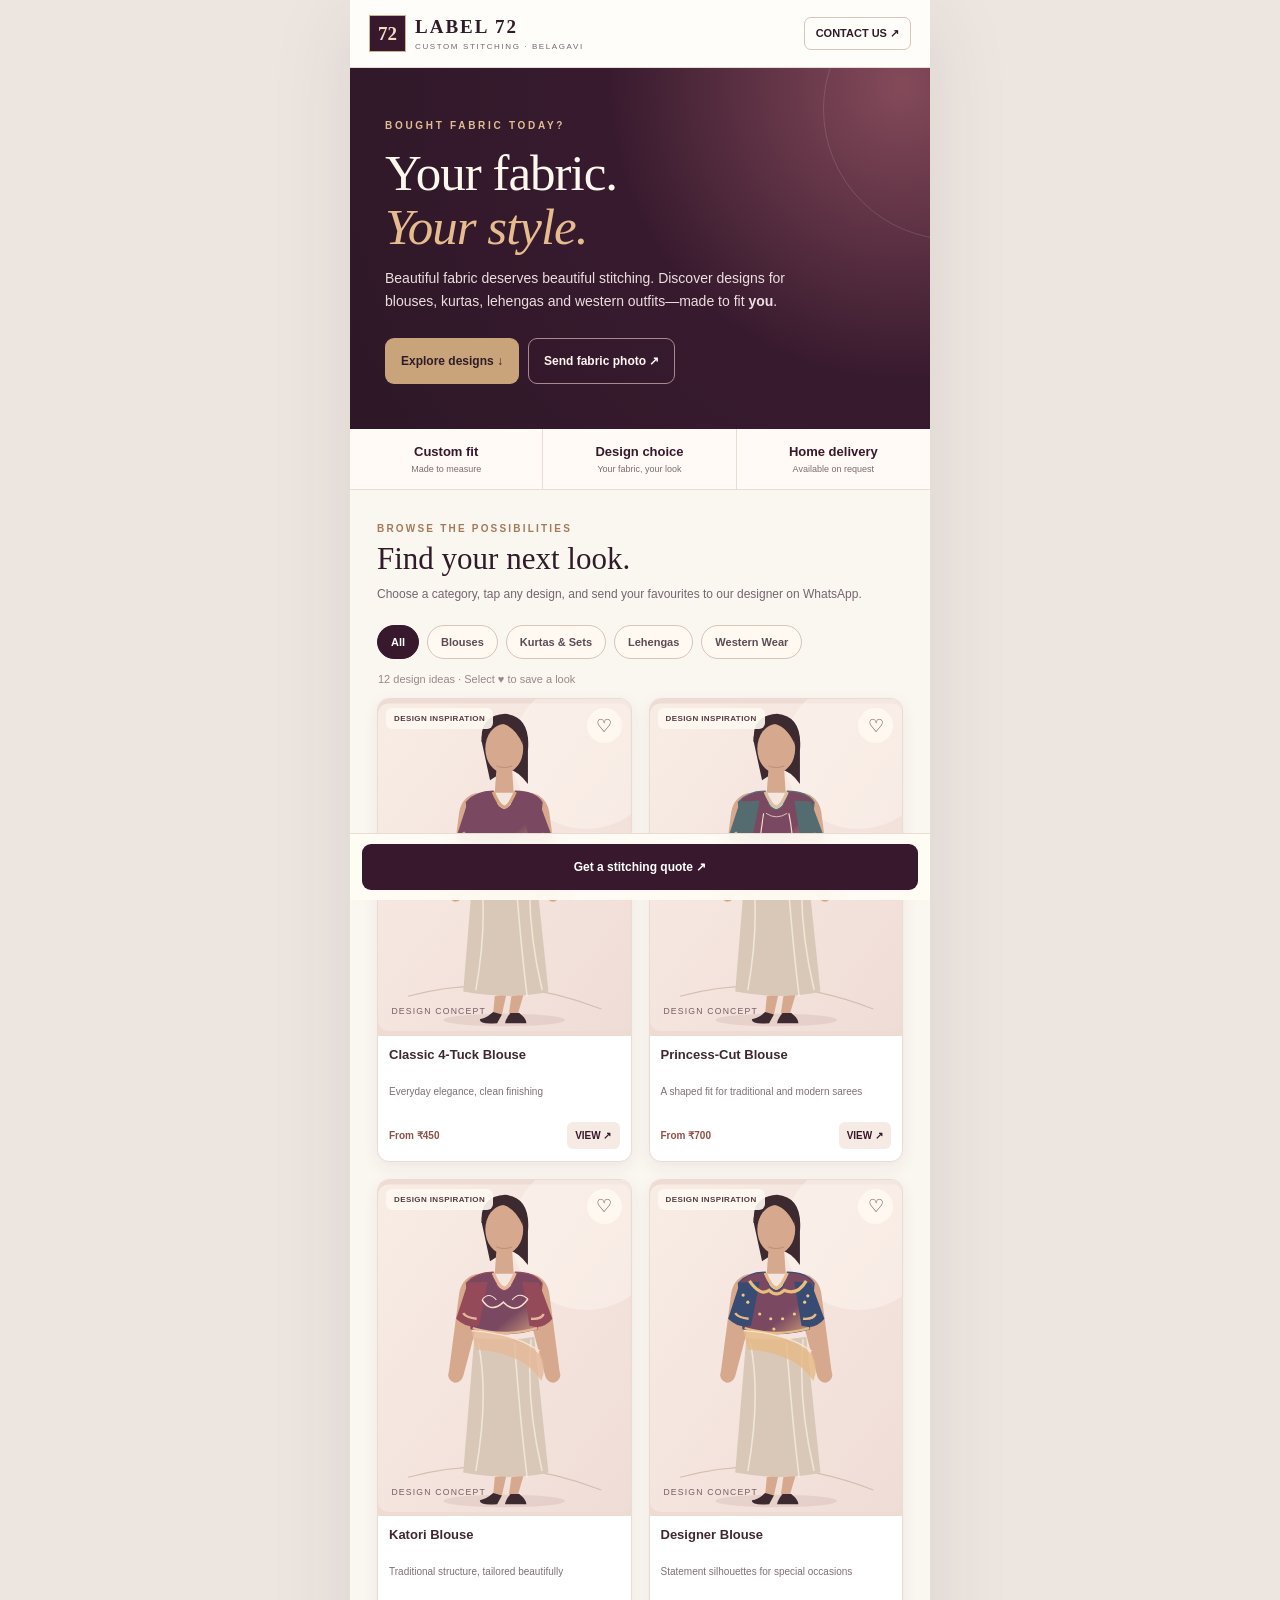
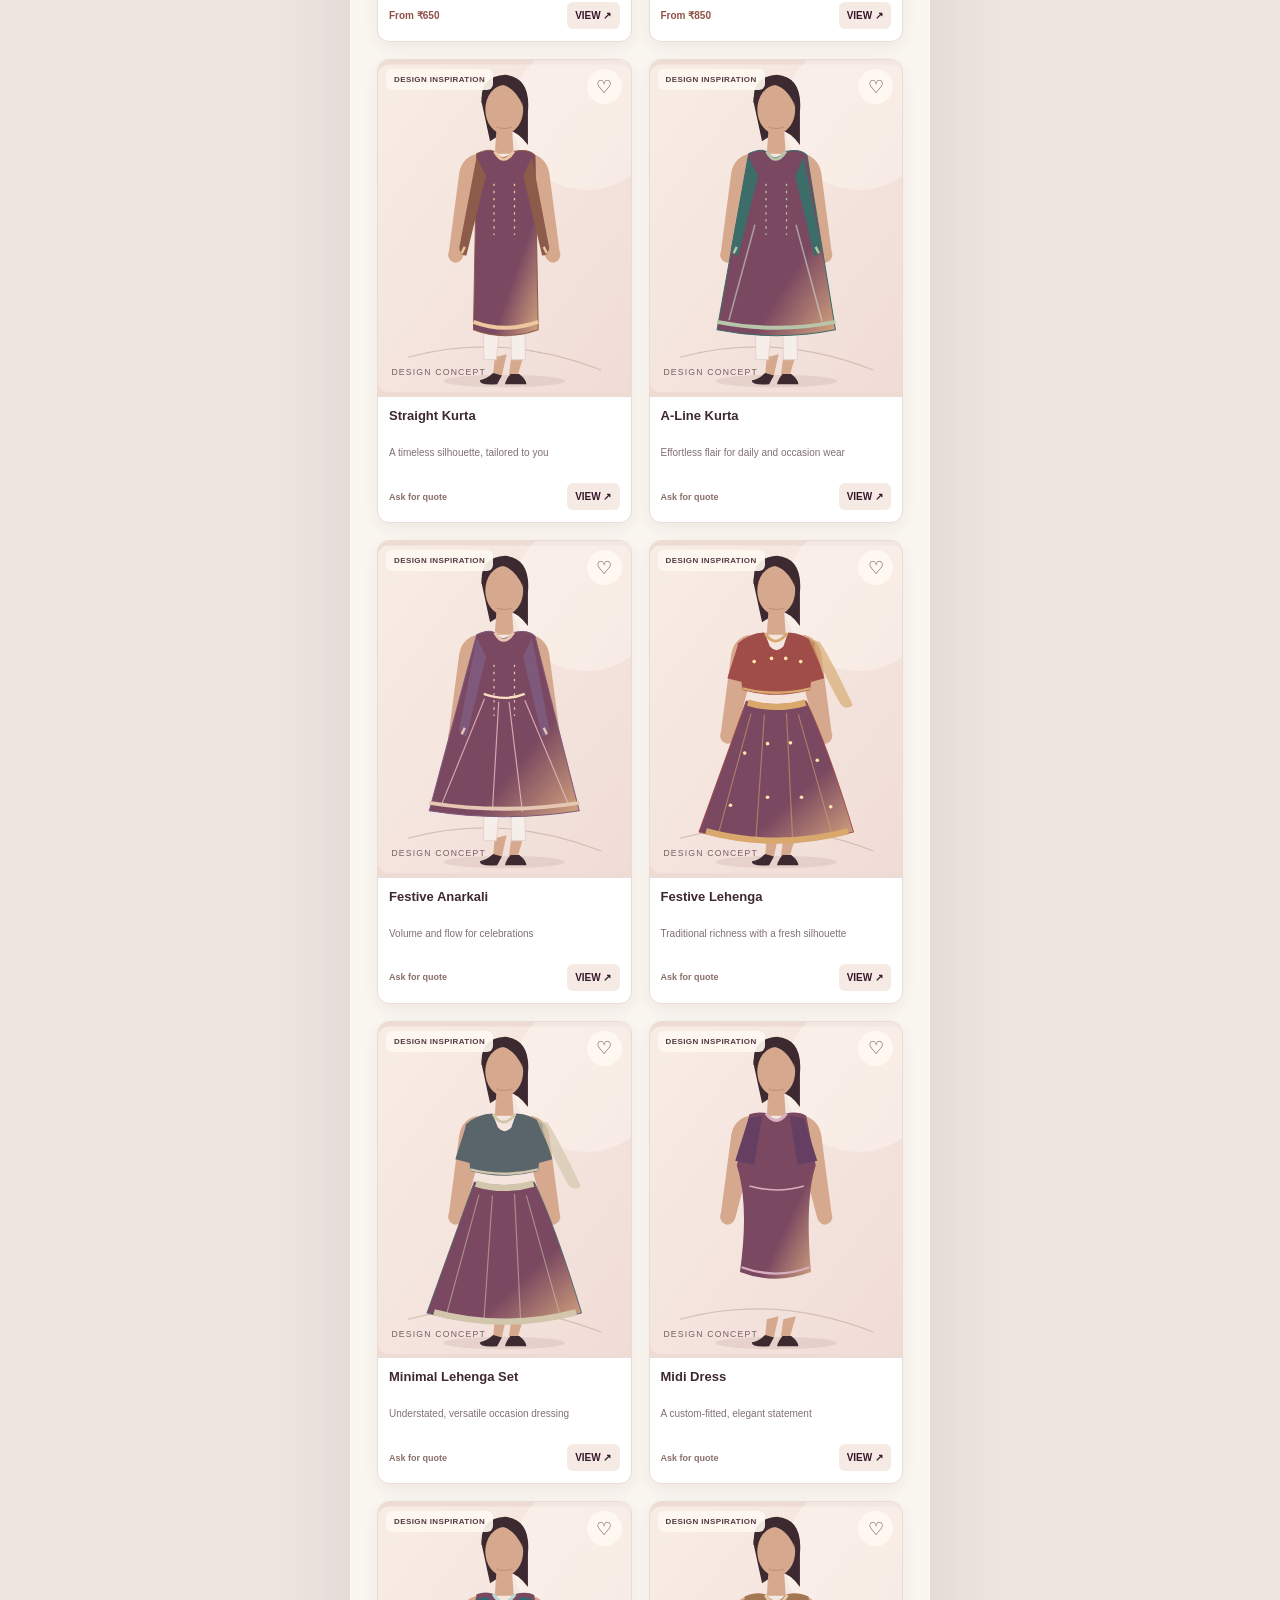
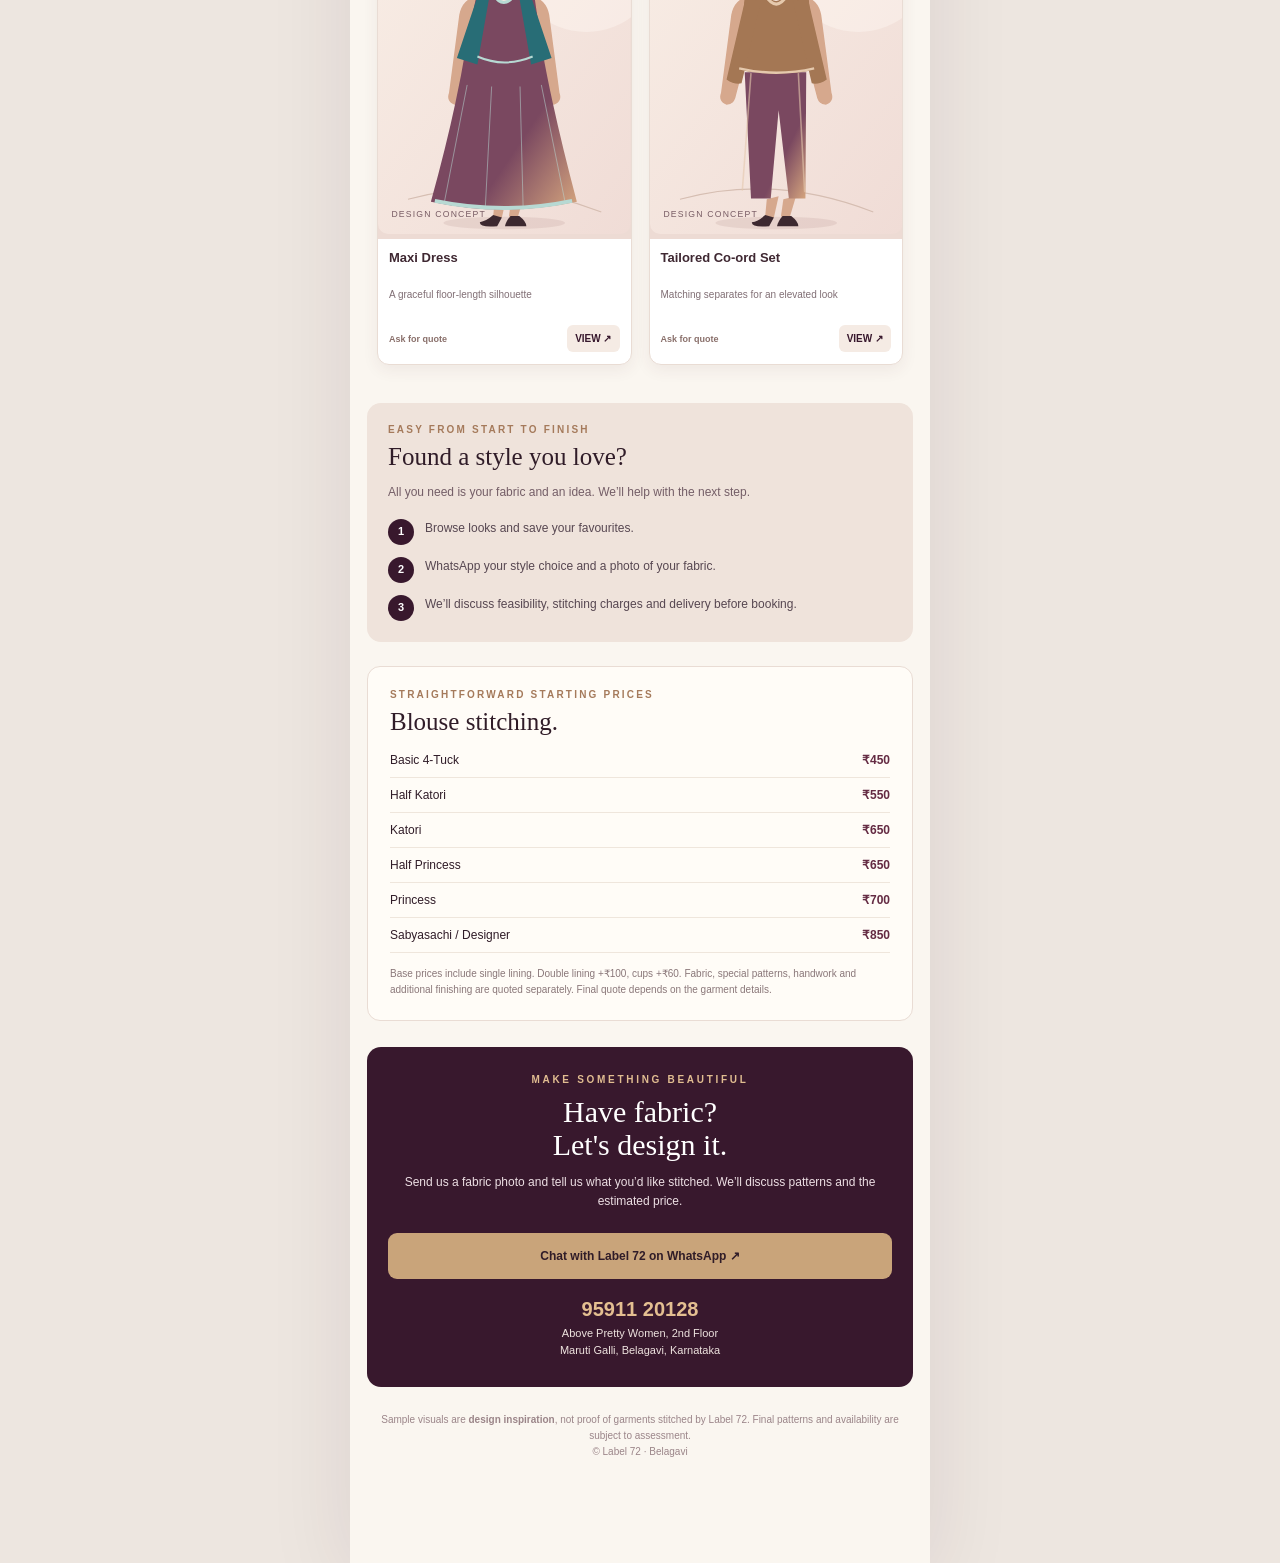
==== index.html @ 074bea89 "Launch Label 72 mobile collections catalogue" ====
<!doctype html>
<html lang="en">
<head>
<meta charset="utf-8"><meta name="viewport" content="width=device-width,initial-scale=1,viewport-fit=cover">
<meta name="theme-color" content="#351A2E">
<meta name="description" content="Bought fabric? Explore blouse, kurta, lehenga and western-wear design inspiration. Get custom stitching from Label 72, Belagavi.">
<meta property="og:title" content="Label 72 | Your Fabric. Your Style.">
<meta property="og:description" content="Explore styles for your fabric and ask us for a stitching estimate on WhatsApp.">
<title>Label 72 | Your Fabric. Your Style.</title>
<style>
:root{--ink:#301c28;--plum:#38182d;--plum2:#58273c;--cream:#faf6f0;--white:#fffdf9;--rose:#f0ded8;--gold:#c9a47a;--muted:#756570;--border:#e9dcd4;--green:#185e43}
*{box-sizing:border-box}html{scroll-behavior:smooth}body{margin:0;background:#ede6e0;color:var(--ink);font-family:Arial,Helvetica,sans-serif;-webkit-font-smoothing:antialiased}
button,a{-webkit-tap-highlight-color:transparent}button{font:inherit;cursor:pointer}a{text-decoration:none;color:inherit}button:focus-visible,a:focus-visible{outline:3px solid #b8874f;outline-offset:3px}
.site{max-width:580px;min-height:100vh;background:var(--cream);margin:auto;box-shadow:0 15px 80px #38182d18;overflow:hidden}
header{background:var(--white);display:flex;align-items:center;justify-content:space-between;padding:15px 19px;position:sticky;top:0;z-index:22;border-bottom:1px solid var(--border)}.logo{display:flex;align-items:center;gap:9px}.mark{background:var(--plum);color:#f4dec0;width:37px;height:37px;display:grid;place-items:center;font-family:Georgia,serif;font-weight:bold;border:1px solid #ceb38d;font-size:19px}.brand{font:700 19px/1 Georgia,serif;letter-spacing:2px}.descriptor{font-size:8px;letter-spacing:1.6px;color:#776671;margin-top:5px}.headlink{font-size:11px;border:1px solid #d9c4b5;padding:9px 11px;border-radius:7px;font-weight:700}
.hero{background:radial-gradient(circle at 95% 5%,#844a5a 0,#381a2e 45%,#2e1828 95%);padding:42px 24px 35px;color:#fff8ed;position:relative;overflow:hidden}.hero:after{content:"";position:absolute;width:260px;height:260px;border:1px solid #ffffff21;border-radius:50%;right:-155px;top:-90px;pointer-events:none}.eyebrow{color:#e1bd91;letter-spacing:2.7px;font-size:10px;font-weight:800;text-transform:uppercase}.hero h1{font:normal 45px/1.05 Georgia,'Times New Roman',serif;letter-spacing:-1px;margin:16px 0 13px;max-width:450px}.hero h1 em{font-style:italic;color:#e6bb8e}.hero p{font-size:14px;line-height:1.65;color:#ecdedf;max-width:420px;margin:0 0 25px}.actions{display:flex;gap:9px;flex-wrap:wrap}.btn{display:inline-flex;align-items:center;justify-content:center;gap:7px;padding:14px 15px;border-radius:9px;font-size:12px;font-weight:800;border:1px solid transparent;text-align:center;line-height:1.35}.btn.primary{background:var(--gold);color:#301c28}.btn.outline{border-color:#a9888f;color:#fff5ef;background:transparent}.btn.dark{background:var(--plum);color:white}.btn.white{background:white;color:var(--plum);border-color:#e4d1c6}.btn.full{width:100%}.service-strip{display:grid;grid-template-columns:repeat(3,1fr);border-bottom:1px solid var(--border);background:#fffaf5}.service-strip div{text-align:center;padding:15px 5px;border-right:1px solid var(--border)}.service-strip div:last-child{border-right:0}.service-strip b{font-size:13px;color:var(--plum);display:block}.service-strip small{color:#7d6b70;display:block;margin-top:5px;font-size:9px}
section.collection{padding:33px 17px 18px}h2{font:normal 31px/1.1 Georgia,serif;margin:8px 0}.sectioneyebrow{font-size:10px;letter-spacing:2.2px;text-transform:uppercase;color:#a57a5b;font-weight:800}.sectionintro{color:var(--muted);font-size:12px;line-height:1.55;margin:8px 0 22px}.filters{display:flex;gap:8px;overflow-x:auto;padding:0 0 13px;scrollbar-width:none}.filters::-webkit-scrollbar{display:none}.filter{border:1px solid #d5c5bb;background:#fff9f2;color:#5d4b55;border-radius:999px;padding:10px 13px;white-space:nowrap;font-size:11px;font-weight:700}.filter.active{background:var(--plum);color:white;border-color:var(--plum)}.count{font-size:11px;color:#9a878c;margin:1px 1px 13px}.cards{display:grid;grid-template-columns:repeat(2,minmax(0,1fr));gap:13px}.card{background:white;border-radius:12px;overflow:hidden;border:1px solid var(--border);box-shadow:0 5px 16px #562d3312}.cardvisual{position:relative;background:#eddbd4;aspect-ratio:3/4}.cardvisual svg,.cardvisual img{height:100%;width:100%;display:block;object-fit:cover}.concept{position:absolute;top:9px;left:8px;max-width:calc(100% - 50px);font-size:8px;letter-spacing:.4px;font-weight:800;color:#563944;background:#fff9f1e8;padding:6px 8px;border-radius:6px}.fav{position:absolute;right:9px;top:9px;border:0;background:#fff9f1f2;color:#573a45;border-radius:50%;width:35px;height:35px;display:grid;place-items:center;font-size:18px}.fav.saved{color:#a02953;background:white}.cardbody{padding:11px 11px 12px}.cardbody h3{margin:0;font-size:13px;min-height:33px;line-height:1.3;color:#3f2832}.cardbody p{color:#816f75;font-size:10px;line-height:1.4;min-height:28px;margin:5px 0 9px}.cardbottom{display:flex;align-items:center;justify-content:space-between;gap:5px}.from{font-size:10px;font-weight:800;color:#8e5148}.from.na{color:#896f6a;font-size:9px}.view{font-size:10px;background:#f5ebe4;padding:8px;border-radius:6px;border:0;color:var(--plum);font-weight:800;white-space:nowrap}
.promo{background:#efe3db;margin:20px 17px 0;padding:21px;border-radius:14px}.promo h2{font-size:25px;margin:8px 0}.promo p{font-size:12px;color:#745e67;line-height:1.6}.steps{display:grid;gap:12px;margin-top:17px}.step{display:flex;align-items:flex-start;gap:11px;font-size:12px;color:#574751;line-height:1.55}.step b{border-radius:50%;min-width:26px;height:26px;display:grid;place-items:center;background:var(--plum);color:white;font-size:11px}.prices{margin:24px 17px 0;background:#fffcf7;border:1px solid var(--border);border-radius:13px;padding:22px}.prices h2{font-size:25px}.pricerow{display:flex;justify-content:space-between;font-size:12px;padding:10px 0;border-bottom:1px solid #efe6dc}.pricerow strong{color:#642b43}.fine{font-size:10px;color:#8a7779;line-height:1.6;margin:13px 0 0}
.visit{margin:26px 17px 0;background:var(--plum);color:white;text-align:center;border-radius:14px;padding:27px 21px}.visit h2{font-size:30px;line-height:1.1;margin:10px 0}.visit p{font-size:12px;line-height:1.6;color:#eddfe4}.visit .btn{margin-top:9px}.phone{font-size:20px;font-weight:800;color:#e4bf91;margin:19px 0 4px}.address{font-size:11px;line-height:1.6;color:#eee3df}.foot{padding:25px 18px 103px;font-size:10px;text-align:center;color:#9b8589;line-height:1.6}
.sticky{position:fixed;z-index:25;bottom:0;left:50%;transform:translateX(-50%);width:100%;max-width:580px;padding:10px 12px calc(10px + env(safe-area-inset-bottom));background:#fffcf5ef;border-top:1px solid var(--border);display:flex;gap:8px;backdrop-filter:blur(10px)}.sticky .btn{flex:1}.savedbutton{max-width:45%;background:#f0e3db;border:1px solid #d9c5b7;color:var(--plum)}.sticky .savedbutton[hidden]{display:none}
.modal{position:fixed;inset:0;display:none;z-index:60;background:#1d101ac7;align-items:flex-end;justify-content:center}.modal.open{display:flex}.panel{background:var(--cream);width:100%;max-width:580px;max-height:91vh;overflow:auto;border-radius:19px 19px 0 0;padding:20px 20px calc(26px + env(safe-area-inset-bottom))}.panelhead{display:flex;align-items:center;justify-content:space-between}.panelhead h2{margin:0;font-size:25px}.close{border:0;background:#eee1d9;color:#3c2633;border-radius:50%;width:36px;height:36px;font-size:23px}.panelvisual{background:#ebdbd3;border-radius:12px;margin:16px 0;overflow:hidden;max-height:310px;height:300px}.panelvisual svg,.panelvisual img{width:100%;height:100%;object-fit:contain}.panelp{font-size:13px;color:#6e5c65;line-height:1.6}.panelprice{display:flex;justify-content:space-between;background:white;padding:14px;border:1px solid #e2d3c8;border-radius:8px;font-size:13px;margin:13px 0}.panelprice b{color:#813e4e}.panel .btn{margin-top:9px}.panel .fine{margin-bottom:15px}.toast{position:fixed;bottom:91px;left:50%;transform:translateX(-50%);color:white;background:#39212e;border-radius:9px;padding:11px 17px;font-size:11px;z-index:80;display:none}
@media (min-width:580px){.hero{padding:52px 35px 45px}.hero h1{font-size:51px}.collection{padding-left:27px!important;padding-right:27px!important}.cards{gap:17px}.panel{border-radius:18px;max-height:85vh}.modal{align-items:center}}
</style>
</head>
<body>
<script id="l72-photo-data" type="application/json">{}</script>
<div hidden><template id="look-b1"><svg xmlns="http://www.w3.org/2000/svg" viewBox="0 0 320 415" role="img" aria-label="Illustrated Classic 4-Tuck Blouse design concept">
      <defs>
       <linearGradient id="bg" x1="0" y1="0" x2="1" y2="1"><stop stop-color="#F8EDE5"/><stop offset="1" stop-color="#F0DCD6"/></linearGradient>
       <linearGradient id="dress" x1="0" y1="0" x2="1" y2="1"><stop stop-color="#7A4860"/><stop offset=".65" stop-color="#7A4860"/><stop offset="1" stop-color="#D5A57E"/></linearGradient>
       <pattern id="dashes" width="13" height="13" patternUnits="userSpaceOnUse"><path d="M3 3 l3 3" stroke="#D5A57E" stroke-width=".7" opacity=".7"/></pattern>
      </defs>
      <rect width="320" height="415" rx="13" fill="url(#bg)"/>
      <circle cx="264" cy="64" r="95" fill="#FFF9F3" opacity=".38"/>
      <path d="M38 371 Q156 338 283 387" fill="none" stroke="#D6BEB2" stroke-width="1.4"/>
      <ellipse cx="160" cy="401" rx="77" ry="8" fill="#BF9F9B" opacity=".25"/>
      <path d="M132 51 Q127 15 161 13 Q194 16 190 60 L190 102 Q178 85 164 83 L142 97 Z" fill="#3D2930"/>
      <ellipse cx="160" cy="57" rx="24" ry="31" fill="#D6A88D"/>
      <path d="M135 54 Q139 23 159 26 Q175 31 184 53 L181 38 Q179 17 157 19 Q132 18 131 48" fill="#3D2930"/>
      <path d="M150 84 L148 113 L172 113 L170 84" fill="#D6A88D"/>
      <path d="M150 79 Q160 83 170 79" fill="none" stroke="#B88476" stroke-width="1"/>
      <path d="M126 113 Q107 117 103 137 L90 236 Q86 247 97 251 Q107 251 109 239 L128 167 Z" fill="#D6A88D"/>
      <path d="M194 113 Q213 117 217 137 L230 236 Q234 247 223 251 Q213 251 211 239 L192 167 Z" fill="#D6A88D"/>
      <path d="M148 371 L146 392 Q151 400 157 394 L163 367" fill="#D6A88D"/>
      <path d="M169 371 L166 392 Q171 400 177 394 L185 367" fill="#D6A88D"/>
      <path d="M146 391 Q137 399 129 400 Q129 407 151 405 L157 394" fill="#3D2930"/>
      <path d="M168 392 Q162 399 161 405 L188 405 Q188 399 179 392" fill="#3D2930"/>
    <path d="M122 194 Q160 199 198 193 L216 365 Q170 376 108 365 Z" fill="#D9C8B7"/>
          <path d="M127 200 Q141 267 124 363 M173 200 Q180 298 189 371 M194 196 Q187 275 208 363" stroke="#FFF9EE" stroke-width="2" fill="none" opacity=".6"/>
          <path d="M112 125 Q124 111 146 111 L151 128 Q160 140 169 128 L174 111 Q198 111 208 125 L202 183 Q160 195 118 183 Z" fill="url(#dress)" stroke="#7A4860" stroke-width="1.5"/>
          <path d="M114 124 L99 170 Q113 183 128 179 L139 123 Z M204 124 L221 170 Q210 184 192 179 L183 123 Z" fill="#7A4860"/>
          <path d="M108 163 Q112 169 125 170 M210 164 Q207 171 194 170" stroke="#D5A57E" stroke-width="3" fill="none"/>
          <path d="M146 112 Q154 131 160 131 Q166 131 174 112" fill="none" stroke="#D5A57E" stroke-width="4"/>
          <path d="M120 182 Q160 194 202 182" fill="none" stroke="#D5A57E" stroke-width="3"/>
          <path d="M118 184 Q177 188 206 216 Q214 233 207 249 Q186 214 124 209" fill="#D5A57E" opacity=".8"/>
          <path d="M119 185 Q174 189 205 211" stroke="#F9E6CD" stroke-width="1.5" fill="none"/>
        <path d="M127 165 L131 184 M143 169 L145 189 M178 169 L176 189 M192 165 L189 184" stroke="#DAB99F" stroke-width="1"/><text x="17" y="394" font-size="11" fill="#785C64" font-family="sans-serif" letter-spacing="1.5">DESIGN CONCEPT</text></svg></template>
<template id="look-b2"><svg xmlns="http://www.w3.org/2000/svg" viewBox="0 0 320 415" role="img" aria-label="Illustrated Princess-Cut Blouse design concept">
      <defs>
       <linearGradient id="bg" x1="0" y1="0" x2="1" y2="1"><stop stop-color="#F8EDE5"/><stop offset="1" stop-color="#F0DCD6"/></linearGradient>
       <linearGradient id="dress" x1="0" y1="0" x2="1" y2="1"><stop stop-color="#546C70"/><stop offset=".65" stop-color="#546C70"/><stop offset="1" stop-color="#D9C0A5"/></linearGradient>
       <pattern id="dashes" width="13" height="13" patternUnits="userSpaceOnUse"><path d="M3 3 l3 3" stroke="#D9C0A5" stroke-width=".7" opacity=".7"/></pattern>
      </defs>
      <rect width="320" height="415" rx="13" fill="url(#bg)"/>
      <circle cx="264" cy="64" r="95" fill="#FFF9F3" opacity=".38"/>
      <path d="M38 371 Q156 338 283 387" fill="none" stroke="#D6BEB2" stroke-width="1.4"/>
      <ellipse cx="160" cy="401" rx="77" ry="8" fill="#BF9F9B" opacity=".25"/>
      <path d="M132 51 Q127 15 161 13 Q194 16 190 60 L190 102 Q178 85 164 83 L142 97 Z" fill="#3D2930"/>
      <ellipse cx="160" cy="57" rx="24" ry="31" fill="#D6A88D"/>
      <path d="M135 54 Q139 23 159 26 Q175 31 184 53 L181 38 Q179 17 157 19 Q132 18 131 48" fill="#3D2930"/>
      <path d="M150 84 L148 113 L172 113 L170 84" fill="#D6A88D"/>
      <path d="M150 79 Q160 83 170 79" fill="none" stroke="#B88476" stroke-width="1"/>
      <path d="M126 113 Q107 117 103 137 L90 236 Q86 247 97 251 Q107 251 109 239 L128 167 Z" fill="#D6A88D"/>
      <path d="M194 113 Q213 117 217 137 L230 236 Q234 247 223 251 Q213 251 211 239 L192 167 Z" fill="#D6A88D"/>
      <path d="M148 371 L146 392 Q151 400 157 394 L163 367" fill="#D6A88D"/>
      <path d="M169 371 L166 392 Q171 400 177 394 L185 367" fill="#D6A88D"/>
      <path d="M146 391 Q137 399 129 400 Q129 407 151 405 L157 394" fill="#3D2930"/>
      <path d="M168 392 Q162 399 161 405 L188 405 Q188 399 179 392" fill="#3D2930"/>
    <path d="M122 194 Q160 199 198 193 L216 365 Q170 376 108 365 Z" fill="#D9C8B7"/>
          <path d="M127 200 Q141 267 124 363 M173 200 Q180 298 189 371 M194 196 Q187 275 208 363" stroke="#FFF9EE" stroke-width="2" fill="none" opacity=".6"/>
          <path d="M112 125 Q124 111 146 111 L151 128 Q160 140 169 128 L174 111 Q198 111 208 125 L202 183 Q160 195 118 183 Z" fill="url(#dress)" stroke="#546C70" stroke-width="1.5"/>
          <path d="M114 124 L99 170 Q113 183 128 179 L139 123 Z M204 124 L221 170 Q210 184 192 179 L183 123 Z" fill="#546C70"/>
          <path d="M108 163 Q112 169 125 170 M210 164 Q207 171 194 170" stroke="#D9C0A5" stroke-width="3" fill="none"/>
          <path d="M146 112 Q154 131 160 131 Q166 131 174 112" fill="none" stroke="#D9C0A5" stroke-width="4"/>
          <path d="M120 182 Q160 194 202 182" fill="none" stroke="#D9C0A5" stroke-width="3"/>
          <path d="M118 184 Q177 188 206 216 Q214 233 207 249 Q186 214 124 209" fill="#D9C0A5" opacity=".8"/>
          <path d="M119 185 Q174 189 205 211" stroke="#F9E6CD" stroke-width="1.5" fill="none"/>
        <path d="M144 139 Q140 161 139 186 M176 139 Q181 163 181 187" stroke="#F5DECC" stroke-width="1.5" fill="none"/><path d="M147 139 Q160 148 174 139" stroke="#F3DECF" stroke-width="1" fill="none"/><text x="17" y="394" font-size="11" fill="#785C64" font-family="sans-serif" letter-spacing="1.5">DESIGN CONCEPT</text></svg></template>
<template id="look-b3"><svg xmlns="http://www.w3.org/2000/svg" viewBox="0 0 320 415" role="img" aria-label="Illustrated Katori Blouse design concept">
      <defs>
       <linearGradient id="bg" x1="0" y1="0" x2="1" y2="1"><stop stop-color="#F8EDE5"/><stop offset="1" stop-color="#F0DCD6"/></linearGradient>
       <linearGradient id="dress" x1="0" y1="0" x2="1" y2="1"><stop stop-color="#944A58"/><stop offset=".65" stop-color="#944A58"/><stop offset="1" stop-color="#E6B89A"/></linearGradient>
       <pattern id="dashes" width="13" height="13" patternUnits="userSpaceOnUse"><path d="M3 3 l3 3" stroke="#E6B89A" stroke-width=".7" opacity=".7"/></pattern>
      </defs>
      <rect width="320" height="415" rx="13" fill="url(#bg)"/>
      <circle cx="264" cy="64" r="95" fill="#FFF9F3" opacity=".38"/>
      <path d="M38 371 Q156 338 283 387" fill="none" stroke="#D6BEB2" stroke-width="1.4"/>
      <ellipse cx="160" cy="401" rx="77" ry="8" fill="#BF9F9B" opacity=".25"/>
      <path d="M132 51 Q127 15 161 13 Q194 16 190 60 L190 102 Q178 85 164 83 L142 97 Z" fill="#3D2930"/>
      <ellipse cx="160" cy="57" rx="24" ry="31" fill="#D6A88D"/>
      <path d="M135 54 Q139 23 159 26 Q175 31 184 53 L181 38 Q179 17 157 19 Q132 18 131 48" fill="#3D2930"/>
      <path d="M150 84 L148 113 L172 113 L170 84" fill="#D6A88D"/>
      <path d="M150 79 Q160 83 170 79" fill="none" stroke="#B88476" stroke-width="1"/>
      <path d="M126 113 Q107 117 103 137 L90 236 Q86 247 97 251 Q107 251 109 239 L128 167 Z" fill="#D6A88D"/>
      <path d="M194 113 Q213 117 217 137 L230 236 Q234 247 223 251 Q213 251 211 239 L192 167 Z" fill="#D6A88D"/>
      <path d="M148 371 L146 392 Q151 400 157 394 L163 367" fill="#D6A88D"/>
      <path d="M169 371 L166 392 Q171 400 177 394 L185 367" fill="#D6A88D"/>
      <path d="M146 391 Q137 399 129 400 Q129 407 151 405 L157 394" fill="#3D2930"/>
      <path d="M168 392 Q162 399 161 405 L188 405 Q188 399 179 392" fill="#3D2930"/>
    <path d="M122 194 Q160 199 198 193 L216 365 Q170 376 108 365 Z" fill="#D9C8B7"/>
          <path d="M127 200 Q141 267 124 363 M173 200 Q180 298 189 371 M194 196 Q187 275 208 363" stroke="#FFF9EE" stroke-width="2" fill="none" opacity=".6"/>
          <path d="M112 125 Q124 111 146 111 L151 128 Q160 140 169 128 L174 111 Q198 111 208 125 L202 183 Q160 195 118 183 Z" fill="url(#dress)" stroke="#944A58" stroke-width="1.5"/>
          <path d="M114 124 L99 170 Q113 183 128 179 L139 123 Z M204 124 L221 170 Q210 184 192 179 L183 123 Z" fill="#944A58"/>
          <path d="M108 163 Q112 169 125 170 M210 164 Q207 171 194 170" stroke="#E6B89A" stroke-width="3" fill="none"/>
          <path d="M146 112 Q154 131 160 131 Q166 131 174 112" fill="none" stroke="#E6B89A" stroke-width="4"/>
          <path d="M120 182 Q160 194 202 182" fill="none" stroke="#E6B89A" stroke-width="3"/>
          <path d="M118 184 Q177 188 206 216 Q214 233 207 249 Q186 214 124 209" fill="#E6B89A" opacity=".8"/>
          <path d="M119 185 Q174 189 205 211" stroke="#F9E6CD" stroke-width="1.5" fill="none"/>
        <path d="M132 146 Q143 164 159 149 Q175 166 190 145" stroke="#F5DECC" stroke-width="2" fill="none"/><path d="M132 146 Q140 135 150 146 M170 146 Q180 135 190 145" stroke="#F5DECC" stroke-width="1.4" fill="none"/><text x="17" y="394" font-size="11" fill="#785C64" font-family="sans-serif" letter-spacing="1.5">DESIGN CONCEPT</text></svg></template>
<template id="look-b4"><svg xmlns="http://www.w3.org/2000/svg" viewBox="0 0 320 415" role="img" aria-label="Illustrated Label 72 Designer Blouse design concept">
      <defs>
       <linearGradient id="bg" x1="0" y1="0" x2="1" y2="1"><stop stop-color="#F8EDE5"/><stop offset="1" stop-color="#F0DCD6"/></linearGradient>
       <linearGradient id="dress" x1="0" y1="0" x2="1" y2="1"><stop stop-color="#384B72"/><stop offset=".65" stop-color="#384B72"/><stop offset="1" stop-color="#E7BB86"/></linearGradient>
       <pattern id="dashes" width="13" height="13" patternUnits="userSpaceOnUse"><path d="M3 3 l3 3" stroke="#E7BB86" stroke-width=".7" opacity=".7"/></pattern>
      </defs>
      <rect width="320" height="415" rx="13" fill="url(#bg)"/>
      <circle cx="264" cy="64" r="95" fill="#FFF9F3" opacity=".38"/>
      <path d="M38 371 Q156 338 283 387" fill="none" stroke="#D6BEB2" stroke-width="1.4"/>
      <ellipse cx="160" cy="401" rx="77" ry="8" fill="#BF9F9B" opacity=".25"/>
      <path d="M132 51 Q127 15 161 13 Q194 16 190 60 L190 102 Q178 85 164 83 L142 97 Z" fill="#3D2930"/>
      <ellipse cx="160" cy="57" rx="24" ry="31" fill="#D6A88D"/>
      <path d="M135 54 Q139 23 159 26 Q175 31 184 53 L181 38 Q179 17 157 19 Q132 18 131 48" fill="#3D2930"/>
      <path d="M150 84 L148 113 L172 113 L170 84" fill="#D6A88D"/>
      <path d="M150 79 Q160 83 170 79" fill="none" stroke="#B88476" stroke-width="1"/>
      <path d="M126 113 Q107 117 103 137 L90 236 Q86 247 97 251 Q107 251 109 239 L128 167 Z" fill="#D6A88D"/>
      <path d="M194 113 Q213 117 217 137 L230 236 Q234 247 223 251 Q213 251 211 239 L192 167 Z" fill="#D6A88D"/>
      <path d="M148 371 L146 392 Q151 400 157 394 L163 367" fill="#D6A88D"/>
      <path d="M169 371 L166 392 Q171 400 177 394 L185 367" fill="#D6A88D"/>
      <path d="M146 391 Q137 399 129 400 Q129 407 151 405 L157 394" fill="#3D2930"/>
      <path d="M168 392 Q162 399 161 405 L188 405 Q188 399 179 392" fill="#3D2930"/>
    <path d="M122 194 Q160 199 198 193 L216 365 Q170 376 108 365 Z" fill="#D9C8B7"/>
          <path d="M127 200 Q141 267 124 363 M173 200 Q180 298 189 371 M194 196 Q187 275 208 363" stroke="#FFF9EE" stroke-width="2" fill="none" opacity=".6"/>
          <path d="M112 125 Q124 111 146 111 L151 128 Q160 140 169 128 L174 111 Q198 111 208 125 L202 183 Q160 195 118 183 Z" fill="url(#dress)" stroke="#384B72" stroke-width="1.5"/>
          <path d="M114 124 L99 170 Q113 183 128 179 L139 123 Z M204 124 L221 170 Q210 184 192 179 L183 123 Z" fill="#384B72"/>
          <path d="M108 163 Q112 169 125 170 M210 164 Q207 171 194 170" stroke="#E7BB86" stroke-width="3" fill="none"/>
          <path d="M146 112 Q154 131 160 131 Q166 131 174 112" fill="none" stroke="#E7BB86" stroke-width="4"/>
          <path d="M120 182 Q160 194 202 182" fill="none" stroke="#E7BB86" stroke-width="3"/>
          <path d="M118 184 Q177 188 206 216 Q214 233 207 249 Q186 214 124 209" fill="#E7BB86" opacity=".8"/>
          <path d="M119 185 Q174 189 205 211" stroke="#F9E6CD" stroke-width="1.5" fill="none"/>
        <path d="M126 122 Q140 142 151 134 Q160 143 170 134 Q187 141 198 122" stroke="#E9BE79" stroke-width="4" fill="none"/><g fill="#F0C98D"><circle cx="118" cy="140" r="2"/><circle cx="124" cy="149" r="2"/><circle cx="200" cy="141" r="2"/><circle cx="196" cy="149" r="2"/><circle cx="139" cy="164" r="2"/><circle cx="153" cy="170" r="2"/><circle cx="168" cy="170" r="2"/><circle cx="183" cy="164" r="2"/><circle cx="157" cy="183" r="2"/></g><text x="17" y="394" font-size="11" fill="#785C64" font-family="sans-serif" letter-spacing="1.5">DESIGN CONCEPT</text></svg></template>
<template id="look-k1"><svg xmlns="http://www.w3.org/2000/svg" viewBox="0 0 320 415" role="img" aria-label="Illustrated Contemporary Straight Kurta design concept">
      <defs>
       <linearGradient id="bg" x1="0" y1="0" x2="1" y2="1"><stop stop-color="#F8EDE5"/><stop offset="1" stop-color="#F0DCD6"/></linearGradient>
       <linearGradient id="dress" x1="0" y1="0" x2="1" y2="1"><stop stop-color="#8C5B4A"/><stop offset=".65" stop-color="#8C5B4A"/><stop offset="1" stop-color="#ECC7A0"/></linearGradient>
       <pattern id="dashes" width="13" height="13" patternUnits="userSpaceOnUse"><path d="M3 3 l3 3" stroke="#ECC7A0" stroke-width=".7" opacity=".7"/></pattern>
      </defs>
      <rect width="320" height="415" rx="13" fill="url(#bg)"/>
      <circle cx="264" cy="64" r="95" fill="#FFF9F3" opacity=".38"/>
      <path d="M38 371 Q156 338 283 387" fill="none" stroke="#D6BEB2" stroke-width="1.4"/>
      <ellipse cx="160" cy="401" rx="77" ry="8" fill="#BF9F9B" opacity=".25"/>
      <path d="M132 51 Q127 15 161 13 Q194 16 190 60 L190 102 Q178 85 164 83 L142 97 Z" fill="#3D2930"/>
      <ellipse cx="160" cy="57" rx="24" ry="31" fill="#D6A88D"/>
      <path d="M135 54 Q139 23 159 26 Q175 31 184 53 L181 38 Q179 17 157 19 Q132 18 131 48" fill="#3D2930"/>
      <path d="M150 84 L148 113 L172 113 L170 84" fill="#D6A88D"/>
      <path d="M150 79 Q160 83 170 79" fill="none" stroke="#B88476" stroke-width="1"/>
      <path d="M126 113 Q107 117 103 137 L90 236 Q86 247 97 251 Q107 251 109 239 L128 167 Z" fill="#D6A88D"/>
      <path d="M194 113 Q213 117 217 137 L230 236 Q234 247 223 251 Q213 251 211 239 L192 167 Z" fill="#D6A88D"/>
      <path d="M148 371 L146 392 Q151 400 157 394 L163 367" fill="#D6A88D"/>
      <path d="M169 371 L166 392 Q171 400 177 394 L185 367" fill="#D6A88D"/>
      <path d="M146 391 Q137 399 129 400 Q129 407 151 405 L157 394" fill="#3D2930"/>
      <path d="M168 392 Q162 399 161 405 L188 405 Q188 399 179 392" fill="#3D2930"/>
    <path d="M134 294 L134 374 L150 374 L157 301 M168 299 L169 374 L187 374 L185 293" fill="#F6EEE8" stroke="#DFCEC5" stroke-width="1"/>
          <path d="M125 113 Q139 106 147 110 Q158 126 172 110 Q191 106 199 115 L203 336 Q160 351 121 336 Z" fill="url(#dress)" stroke="#8C5B4A" stroke-width="1.3"/>
          <path d="M125 117 L103 232 Q104 242 112 242 L137 141 Z M195 117 L217 232 Q216 242 208 242 L184 141 Z" fill="#8C5B4A"/>
          <path d="M148 110 Q159 130 172 110" fill="none" stroke="#ECC7A0" stroke-width="4"/>
          <path d="M121 326 Q160 341 203 326" stroke="#ECC7A0" stroke-width="5" fill="none"/>
          <path d="M110 231 L106 239 M210 231 L214 239" stroke="#ECC7A0" stroke-width="3"/>
          <path d="M147 151 L147 216 M173 151 L173 216" stroke="#ECC7A0" stroke-width="1.6" stroke-dasharray="3 6" fill="none"/>
        <text x="17" y="394" font-size="11" fill="#785C64" font-family="sans-serif" letter-spacing="1.5">DESIGN CONCEPT</text></svg></template>
<template id="look-k2"><svg xmlns="http://www.w3.org/2000/svg" viewBox="0 0 320 415" role="img" aria-label="Illustrated Flowing A-Line Kurta design concept">
      <defs>
       <linearGradient id="bg" x1="0" y1="0" x2="1" y2="1"><stop stop-color="#F8EDE5"/><stop offset="1" stop-color="#F0DCD6"/></linearGradient>
       <linearGradient id="dress" x1="0" y1="0" x2="1" y2="1"><stop stop-color="#3C6D69"/><stop offset=".65" stop-color="#3C6D69"/><stop offset="1" stop-color="#B8C5AA"/></linearGradient>
       <pattern id="dashes" width="13" height="13" patternUnits="userSpaceOnUse"><path d="M3 3 l3 3" stroke="#B8C5AA" stroke-width=".7" opacity=".7"/></pattern>
      </defs>
      <rect width="320" height="415" rx="13" fill="url(#bg)"/>
      <circle cx="264" cy="64" r="95" fill="#FFF9F3" opacity=".38"/>
      <path d="M38 371 Q156 338 283 387" fill="none" stroke="#D6BEB2" stroke-width="1.4"/>
      <ellipse cx="160" cy="401" rx="77" ry="8" fill="#BF9F9B" opacity=".25"/>
      <path d="M132 51 Q127 15 161 13 Q194 16 190 60 L190 102 Q178 85 164 83 L142 97 Z" fill="#3D2930"/>
      <ellipse cx="160" cy="57" rx="24" ry="31" fill="#D6A88D"/>
      <path d="M135 54 Q139 23 159 26 Q175 31 184 53 L181 38 Q179 17 157 19 Q132 18 131 48" fill="#3D2930"/>
      <path d="M150 84 L148 113 L172 113 L170 84" fill="#D6A88D"/>
      <path d="M150 79 Q160 83 170 79" fill="none" stroke="#B88476" stroke-width="1"/>
      <path d="M126 113 Q107 117 103 137 L90 236 Q86 247 97 251 Q107 251 109 239 L128 167 Z" fill="#D6A88D"/>
      <path d="M194 113 Q213 117 217 137 L230 236 Q234 247 223 251 Q213 251 211 239 L192 167 Z" fill="#D6A88D"/>
      <path d="M148 371 L146 392 Q151 400 157 394 L163 367" fill="#D6A88D"/>
      <path d="M169 371 L166 392 Q171 400 177 394 L185 367" fill="#D6A88D"/>
      <path d="M146 391 Q137 399 129 400 Q129 407 151 405 L157 394" fill="#3D2930"/>
      <path d="M168 392 Q162 399 161 405 L188 405 Q188 399 179 392" fill="#3D2930"/>
    <path d="M134 294 L134 374 L150 374 L157 301 M168 299 L169 374 L187 374 L185 293" fill="#F6EEE8" stroke="#DFCEC5" stroke-width="1"/>
          <path d="M125 113 Q139 106 147 110 Q158 126 172 110 Q191 106 199 115 L235 336 Q160 351 85 336 Z" fill="url(#dress)" stroke="#3C6D69" stroke-width="1.3"/>
          <path d="M125 117 L103 232 Q104 242 112 242 L137 141 Z M195 117 L217 232 Q216 242 208 242 L184 141 Z" fill="#3C6D69"/>
          <path d="M148 110 Q159 130 172 110" fill="none" stroke="#B8C5AA" stroke-width="4"/>
          <path d="M85 326 Q160 341 235 326" stroke="#B8C5AA" stroke-width="5" fill="none"/>
          <path d="M110 231 L106 239 M210 231 L214 239" stroke="#B8C5AA" stroke-width="3"/>
          <path d="M147 151 L147 216 M173 151 L173 216" stroke="#B8C5AA" stroke-width="1.6" stroke-dasharray="3 6" fill="none"/>
        <path d="M133 203 L100 324 M185 203 L218 325" stroke="#D1E0D4" stroke-width="2" opacity=".55"/><text x="17" y="394" font-size="11" fill="#785C64" font-family="sans-serif" letter-spacing="1.5">DESIGN CONCEPT</text></svg></template>
<template id="look-k3"><svg xmlns="http://www.w3.org/2000/svg" viewBox="0 0 320 415" role="img" aria-label="Illustrated Festive Anarkali design concept">
      <defs>
       <linearGradient id="bg" x1="0" y1="0" x2="1" y2="1"><stop stop-color="#F8EDE5"/><stop offset="1" stop-color="#F0DCD6"/></linearGradient>
       <linearGradient id="dress" x1="0" y1="0" x2="1" y2="1"><stop stop-color="#7F597C"/><stop offset=".65" stop-color="#7F597C"/><stop offset="1" stop-color="#E6C7B3"/></linearGradient>
       <pattern id="dashes" width="13" height="13" patternUnits="userSpaceOnUse"><path d="M3 3 l3 3" stroke="#E6C7B3" stroke-width=".7" opacity=".7"/></pattern>
      </defs>
      <rect width="320" height="415" rx="13" fill="url(#bg)"/>
      <circle cx="264" cy="64" r="95" fill="#FFF9F3" opacity=".38"/>
      <path d="M38 371 Q156 338 283 387" fill="none" stroke="#D6BEB2" stroke-width="1.4"/>
      <ellipse cx="160" cy="401" rx="77" ry="8" fill="#BF9F9B" opacity=".25"/>
      <path d="M132 51 Q127 15 161 13 Q194 16 190 60 L190 102 Q178 85 164 83 L142 97 Z" fill="#3D2930"/>
      <ellipse cx="160" cy="57" rx="24" ry="31" fill="#D6A88D"/>
      <path d="M135 54 Q139 23 159 26 Q175 31 184 53 L181 38 Q179 17 157 19 Q132 18 131 48" fill="#3D2930"/>
      <path d="M150 84 L148 113 L172 113 L170 84" fill="#D6A88D"/>
      <path d="M150 79 Q160 83 170 79" fill="none" stroke="#B88476" stroke-width="1"/>
      <path d="M126 113 Q107 117 103 137 L90 236 Q86 247 97 251 Q107 251 109 239 L128 167 Z" fill="#D6A88D"/>
      <path d="M194 113 Q213 117 217 137 L230 236 Q234 247 223 251 Q213 251 211 239 L192 167 Z" fill="#D6A88D"/>
      <path d="M148 371 L146 392 Q151 400 157 394 L163 367" fill="#D6A88D"/>
      <path d="M169 371 L166 392 Q171 400 177 394 L185 367" fill="#D6A88D"/>
      <path d="M146 391 Q137 399 129 400 Q129 407 151 405 L157 394" fill="#3D2930"/>
      <path d="M168 392 Q162 399 161 405 L188 405 Q188 399 179 392" fill="#3D2930"/>
    <path d="M134 294 L134 374 L150 374 L157 301 M168 299 L169 374 L187 374 L185 293" fill="#F6EEE8" stroke="#DFCEC5" stroke-width="1"/>
          <path d="M125 113 Q139 106 147 110 Q158 126 172 110 Q191 106 199 115 L255 336 Q160 351 65 336 Z" fill="url(#dress)" stroke="#7F597C" stroke-width="1.3"/>
          <path d="M125 117 L103 232 Q104 242 112 242 L137 141 Z M195 117 L217 232 Q216 242 208 242 L184 141 Z" fill="#7F597C"/>
          <path d="M148 110 Q159 130 172 110" fill="none" stroke="#E6C7B3" stroke-width="4"/>
          <path d="M65 326 Q160 341 255 326" stroke="#E6C7B3" stroke-width="5" fill="none"/>
          <path d="M110 231 L106 239 M210 231 L214 239" stroke="#E6C7B3" stroke-width="3"/>
          <path d="M147 151 L147 216 M173 151 L173 216" stroke="#E6C7B3" stroke-width="1.6" stroke-dasharray="3 6" fill="none"/>
        <path d="M135 194 L81 327 M153 198 L145 336 M166 198 L183 337 M186 196 L241 327" stroke="#E8C4C5" stroke-width="1.5" fill="none" opacity=".8"/><path d="M134 188 Q162 198 186 188" stroke="#FAE0C2" stroke-width="3" fill="none"/><text x="17" y="394" font-size="11" fill="#785C64" font-family="sans-serif" letter-spacing="1.5">DESIGN CONCEPT</text></svg></template>
<template id="look-l1"><svg xmlns="http://www.w3.org/2000/svg" viewBox="0 0 320 415" role="img" aria-label="Illustrated Modern Festive Lehenga design concept">
      <defs>
       <linearGradient id="bg" x1="0" y1="0" x2="1" y2="1"><stop stop-color="#F8EDE5"/><stop offset="1" stop-color="#F0DCD6"/></linearGradient>
       <linearGradient id="dress" x1="0" y1="0" x2="1" y2="1"><stop stop-color="#A04D4A"/><stop offset=".65" stop-color="#A04D4A"/><stop offset="1" stop-color="#D8A86D"/></linearGradient>
       <pattern id="dashes" width="13" height="13" patternUnits="userSpaceOnUse"><path d="M3 3 l3 3" stroke="#D8A86D" stroke-width=".7" opacity=".7"/></pattern>
      </defs>
      <rect width="320" height="415" rx="13" fill="url(#bg)"/>
      <circle cx="264" cy="64" r="95" fill="#FFF9F3" opacity=".38"/>
      <path d="M38 371 Q156 338 283 387" fill="none" stroke="#D6BEB2" stroke-width="1.4"/>
      <ellipse cx="160" cy="401" rx="77" ry="8" fill="#BF9F9B" opacity=".25"/>
      <path d="M132 51 Q127 15 161 13 Q194 16 190 60 L190 102 Q178 85 164 83 L142 97 Z" fill="#3D2930"/>
      <ellipse cx="160" cy="57" rx="24" ry="31" fill="#D6A88D"/>
      <path d="M135 54 Q139 23 159 26 Q175 31 184 53 L181 38 Q179 17 157 19 Q132 18 131 48" fill="#3D2930"/>
      <path d="M150 84 L148 113 L172 113 L170 84" fill="#D6A88D"/>
      <path d="M150 79 Q160 83 170 79" fill="none" stroke="#B88476" stroke-width="1"/>
      <path d="M126 113 Q107 117 103 137 L90 236 Q86 247 97 251 Q107 251 109 239 L128 167 Z" fill="#D6A88D"/>
      <path d="M194 113 Q213 117 217 137 L230 236 Q234 247 223 251 Q213 251 211 239 L192 167 Z" fill="#D6A88D"/>
      <path d="M148 371 L146 392 Q151 400 157 394 L163 367" fill="#D6A88D"/>
      <path d="M169 371 L166 392 Q171 400 177 394 L185 367" fill="#D6A88D"/>
      <path d="M146 391 Q137 399 129 400 Q129 407 151 405 L157 394" fill="#3D2930"/>
      <path d="M168 392 Q162 399 161 405 L188 405 Q188 399 179 392" fill="#3D2930"/>
    <path d="M122 197 Q160 206 198 197 Q226 256 258 363 Q159 389 62 363 Z" fill="url(#dress)" stroke="#A04D4A" stroke-width="1.2"/>
         <path d="M124 199 Q160 210 197 199" stroke="#D8A86D" stroke-width="8" fill="none"/>
         <path d="M128 213 L87 364 M145 214 L134 376 M173 212 L181 378 M188 214 L231 367" stroke="#D8A86D" stroke-width="1.5" fill="none" opacity=".55"/>
         <path d="M111 124 Q127 110 145 110 L152 128 Q160 137 169 128 L175 110 Q193 110 209 124 L203 183 Q160 195 117 183 Z" fill="#A04D4A"/>
         <path d="M112 124 L98 168 L125 175 L137 123 Z M207 124 L221 168 L196 175 L184 123 Z" fill="#A04D4A"/>
         <path d="M146 111 Q158 131 174 111" stroke="#D8A86D" stroke-width="3.5" fill="none"/>
         <path d="M117 181 Q160 192 203 181" stroke="#D8A86D" stroke-width="3" fill="none"/>
         <path d="M71 362 Q160 386 251 362" stroke="#D8A86D" stroke-width="8" fill="none"/>
         <path d="M201 118 Q222 167 241 200 Q249 210 257 202 Q229 143 215 122 Z" fill="#D8A86D" opacity=".65"/>
        <g fill="#FFE5AC"><circle cx="132" cy="147" r="2.3"/><circle cx="154" cy="143" r="2.3"/><circle cx="172" cy="143" r="2.3"/><circle cx="191" cy="147" r="2.3"/><circle cx="120" cy="263" r="2.3"/><circle cx="149" cy="251" r="2.3"/><circle cx="178" cy="250" r="2.3"/><circle cx="212" cy="272" r="2.3"/><circle cx="102" cy="329" r="2.3"/><circle cx="149" cy="319" r="2.3"/><circle cx="192" cy="319" r="2.3"/><circle cx="229" cy="331" r="2.3"/></g><text x="17" y="394" font-size="11" fill="#785C64" font-family="sans-serif" letter-spacing="1.5">DESIGN CONCEPT</text></svg></template>
<template id="look-l2"><svg xmlns="http://www.w3.org/2000/svg" viewBox="0 0 320 415" role="img" aria-label="Illustrated Minimal Lehenga Set design concept">
      <defs>
       <linearGradient id="bg" x1="0" y1="0" x2="1" y2="1"><stop stop-color="#F8EDE5"/><stop offset="1" stop-color="#F0DCD6"/></linearGradient>
       <linearGradient id="dress" x1="0" y1="0" x2="1" y2="1"><stop stop-color="#59656A"/><stop offset=".65" stop-color="#59656A"/><stop offset="1" stop-color="#D2C7AD"/></linearGradient>
       <pattern id="dashes" width="13" height="13" patternUnits="userSpaceOnUse"><path d="M3 3 l3 3" stroke="#D2C7AD" stroke-width=".7" opacity=".7"/></pattern>
      </defs>
      <rect width="320" height="415" rx="13" fill="url(#bg)"/>
      <circle cx="264" cy="64" r="95" fill="#FFF9F3" opacity=".38"/>
      <path d="M38 371 Q156 338 283 387" fill="none" stroke="#D6BEB2" stroke-width="1.4"/>
      <ellipse cx="160" cy="401" rx="77" ry="8" fill="#BF9F9B" opacity=".25"/>
      <path d="M132 51 Q127 15 161 13 Q194 16 190 60 L190 102 Q178 85 164 83 L142 97 Z" fill="#3D2930"/>
      <ellipse cx="160" cy="57" rx="24" ry="31" fill="#D6A88D"/>
      <path d="M135 54 Q139 23 159 26 Q175 31 184 53 L181 38 Q179 17 157 19 Q132 18 131 48" fill="#3D2930"/>
      <path d="M150 84 L148 113 L172 113 L170 84" fill="#D6A88D"/>
      <path d="M150 79 Q160 83 170 79" fill="none" stroke="#B88476" stroke-width="1"/>
      <path d="M126 113 Q107 117 103 137 L90 236 Q86 247 97 251 Q107 251 109 239 L128 167 Z" fill="#D6A88D"/>
      <path d="M194 113 Q213 117 217 137 L230 236 Q234 247 223 251 Q213 251 211 239 L192 167 Z" fill="#D6A88D"/>
      <path d="M148 371 L146 392 Q151 400 157 394 L163 367" fill="#D6A88D"/>
      <path d="M169 371 L166 392 Q171 400 177 394 L185 367" fill="#D6A88D"/>
      <path d="M146 391 Q137 399 129 400 Q129 407 151 405 L157 394" fill="#3D2930"/>
      <path d="M168 392 Q162 399 161 405 L188 405 Q188 399 179 392" fill="#3D2930"/>
    <path d="M122 197 Q160 206 198 197 Q226 256 258 363 Q159 389 62 363 Z" fill="url(#dress)" stroke="#59656A" stroke-width="1.2"/>
         <path d="M124 199 Q160 210 197 199" stroke="#D2C7AD" stroke-width="8" fill="none"/>
         <path d="M128 213 L87 364 M145 214 L134 376 M173 212 L181 378 M188 214 L231 367" stroke="#D2C7AD" stroke-width="1.5" fill="none" opacity=".55"/>
         <path d="M111 124 Q127 110 145 110 L152 128 Q160 137 169 128 L175 110 Q193 110 209 124 L203 183 Q160 195 117 183 Z" fill="#59656A"/>
         <path d="M112 124 L98 168 L125 175 L137 123 Z M207 124 L221 168 L196 175 L184 123 Z" fill="#59656A"/>
         <path d="M146 111 Q158 131 174 111" stroke="#D2C7AD" stroke-width="3.5" fill="none"/>
         <path d="M117 181 Q160 192 203 181" stroke="#D2C7AD" stroke-width="3" fill="none"/>
         <path d="M71 362 Q160 386 251 362" stroke="#D2C7AD" stroke-width="8" fill="none"/>
         <path d="M201 118 Q222 167 241 200 Q249 210 257 202 Q229 143 215 122 Z" fill="#D2C7AD" opacity=".65"/>
        <text x="17" y="394" font-size="11" fill="#785C64" font-family="sans-serif" letter-spacing="1.5">DESIGN CONCEPT</text></svg></template>
<template id="look-w1"><svg xmlns="http://www.w3.org/2000/svg" viewBox="0 0 320 415" role="img" aria-label="Illustrated Elegant Midi Dress design concept">
      <defs>
       <linearGradient id="bg" x1="0" y1="0" x2="1" y2="1"><stop stop-color="#F8EDE5"/><stop offset="1" stop-color="#F0DCD6"/></linearGradient>
       <linearGradient id="dress" x1="0" y1="0" x2="1" y2="1"><stop stop-color="#643F62"/><stop offset=".65" stop-color="#643F62"/><stop offset="1" stop-color="#D8AFC0"/></linearGradient>
       <pattern id="dashes" width="13" height="13" patternUnits="userSpaceOnUse"><path d="M3 3 l3 3" stroke="#D8AFC0" stroke-width=".7" opacity=".7"/></pattern>
      </defs>
      <rect width="320" height="415" rx="13" fill="url(#bg)"/>
      <circle cx="264" cy="64" r="95" fill="#FFF9F3" opacity=".38"/>
      <path d="M38 371 Q156 338 283 387" fill="none" stroke="#D6BEB2" stroke-width="1.4"/>
      <ellipse cx="160" cy="401" rx="77" ry="8" fill="#BF9F9B" opacity=".25"/>
      <path d="M132 51 Q127 15 161 13 Q194 16 190 60 L190 102 Q178 85 164 83 L142 97 Z" fill="#3D2930"/>
      <ellipse cx="160" cy="57" rx="24" ry="31" fill="#D6A88D"/>
      <path d="M135 54 Q139 23 159 26 Q175 31 184 53 L181 38 Q179 17 157 19 Q132 18 131 48" fill="#3D2930"/>
      <path d="M150 84 L148 113 L172 113 L170 84" fill="#D6A88D"/>
      <path d="M150 79 Q160 83 170 79" fill="none" stroke="#B88476" stroke-width="1"/>
      <path d="M126 113 Q107 117 103 137 L90 236 Q86 247 97 251 Q107 251 109 239 L128 167 Z" fill="#D6A88D"/>
      <path d="M194 113 Q213 117 217 137 L230 236 Q234 247 223 251 Q213 251 211 239 L192 167 Z" fill="#D6A88D"/>
      <path d="M148 371 L146 392 Q151 400 157 394 L163 367" fill="#D6A88D"/>
      <path d="M169 371 L166 392 Q171 400 177 394 L185 367" fill="#D6A88D"/>
      <path d="M146 391 Q137 399 129 400 Q129 407 151 405 L157 394" fill="#3D2930"/>
      <path d="M168 392 Q162 399 161 405 L188 405 Q188 399 179 392" fill="#3D2930"/>
    <path d="M126 111 Q137 107 148 110 Q160 130 172 110 Q188 107 198 113 L210 176 Q196 219 204 311 Q158 328 114 311 Q126 226 110 176 Z" fill="url(#dress)"/>
             <path d="M125 116 L108 170 L132 175 L142 113 Z M195 116 L212 170 L187 175 L177 113 Z" fill="#643F62"/>
             <path d="M147 110 Q160 128 173 110" stroke="#D8AFC0" stroke-width="4" fill="none"/>
             <path d="M126 202 Q160 212 195 202" stroke="#D8AFC0" stroke-width="2" fill="none"/>
             <path d="M116 305 Q160 321 202 305" stroke="#D8AFC0" stroke-width="3" fill="none"/><text x="17" y="394" font-size="11" fill="#785C64" font-family="sans-serif" letter-spacing="1.5">DESIGN CONCEPT</text></svg></template>
<template id="look-w2"><svg xmlns="http://www.w3.org/2000/svg" viewBox="0 0 320 415" role="img" aria-label="Illustrated Statement Maxi Dress design concept">
      <defs>
       <linearGradient id="bg" x1="0" y1="0" x2="1" y2="1"><stop stop-color="#F8EDE5"/><stop offset="1" stop-color="#F0DCD6"/></linearGradient>
       <linearGradient id="dress" x1="0" y1="0" x2="1" y2="1"><stop stop-color="#286D76"/><stop offset=".65" stop-color="#286D76"/><stop offset="1" stop-color="#B7D9D3"/></linearGradient>
       <pattern id="dashes" width="13" height="13" patternUnits="userSpaceOnUse"><path d="M3 3 l3 3" stroke="#B7D9D3" stroke-width=".7" opacity=".7"/></pattern>
      </defs>
      <rect width="320" height="415" rx="13" fill="url(#bg)"/>
      <circle cx="264" cy="64" r="95" fill="#FFF9F3" opacity=".38"/>
      <path d="M38 371 Q156 338 283 387" fill="none" stroke="#D6BEB2" stroke-width="1.4"/>
      <ellipse cx="160" cy="401" rx="77" ry="8" fill="#BF9F9B" opacity=".25"/>
      <path d="M132 51 Q127 15 161 13 Q194 16 190 60 L190 102 Q178 85 164 83 L142 97 Z" fill="#3D2930"/>
      <ellipse cx="160" cy="57" rx="24" ry="31" fill="#D6A88D"/>
      <path d="M135 54 Q139 23 159 26 Q175 31 184 53 L181 38 Q179 17 157 19 Q132 18 131 48" fill="#3D2930"/>
      <path d="M150 84 L148 113 L172 113 L170 84" fill="#D6A88D"/>
      <path d="M150 79 Q160 83 170 79" fill="none" stroke="#B88476" stroke-width="1"/>
      <path d="M126 113 Q107 117 103 137 L90 236 Q86 247 97 251 Q107 251 109 239 L128 167 Z" fill="#D6A88D"/>
      <path d="M194 113 Q213 117 217 137 L230 236 Q234 247 223 251 Q213 251 211 239 L192 167 Z" fill="#D6A88D"/>
      <path d="M148 371 L146 392 Q151 400 157 394 L163 367" fill="#D6A88D"/>
      <path d="M169 371 L166 392 Q171 400 177 394 L185 367" fill="#D6A88D"/>
      <path d="M146 391 Q137 399 129 400 Q129 407 151 405 L157 394" fill="#3D2930"/>
      <path d="M168 392 Q162 399 161 405 L188 405 Q188 399 179 392" fill="#3D2930"/>
    <path d="M125 111 Q137 107 147 111 Q160 131 173 111 Q189 107 198 112 L208 181 Q223 265 252 374 Q160 394 67 374 Q97 266 111 181 Z" fill="url(#dress)"/>
             <path d="M125 117 L100 192 L126 200 L141 115 Z M195 117 L220 192 L194 200 L179 115 Z" fill="#286D76"/>
             <path d="M146 111 Q159 132 174 111" stroke="#B7D9D3" stroke-width="4" fill="none"/>
             <path d="M126 190 Q160 205 196 190" stroke="#B7D9D3" stroke-width="2.5" fill="none"/>
             <path d="M113 226 L84 375 M144 228 L136 381 M180 228 L184 384 M207 226 L237 374" stroke="#B7D9D3" stroke-width="1.2" fill="none" opacity=".55"/>
             <path d="M72 373 Q160 391 246 373" stroke="#B7D9D3" stroke-width="5" fill="none"/><text x="17" y="394" font-size="11" fill="#785C64" font-family="sans-serif" letter-spacing="1.5">DESIGN CONCEPT</text></svg></template>
<template id="look-w3"><svg xmlns="http://www.w3.org/2000/svg" viewBox="0 0 320 415" role="img" aria-label="Illustrated Tailored Co-ord Set design concept">
      <defs>
       <linearGradient id="bg" x1="0" y1="0" x2="1" y2="1"><stop stop-color="#F8EDE5"/><stop offset="1" stop-color="#F0DCD6"/></linearGradient>
       <linearGradient id="dress" x1="0" y1="0" x2="1" y2="1"><stop stop-color="#A47754"/><stop offset=".65" stop-color="#A47754"/><stop offset="1" stop-color="#E5C9AD"/></linearGradient>
       <pattern id="dashes" width="13" height="13" patternUnits="userSpaceOnUse"><path d="M3 3 l3 3" stroke="#E5C9AD" stroke-width=".7" opacity=".7"/></pattern>
      </defs>
      <rect width="320" height="415" rx="13" fill="url(#bg)"/>
      <circle cx="264" cy="64" r="95" fill="#FFF9F3" opacity=".38"/>
      <path d="M38 371 Q156 338 283 387" fill="none" stroke="#D6BEB2" stroke-width="1.4"/>
      <ellipse cx="160" cy="401" rx="77" ry="8" fill="#BF9F9B" opacity=".25"/>
      <path d="M132 51 Q127 15 161 13 Q194 16 190 60 L190 102 Q178 85 164 83 L142 97 Z" fill="#3D2930"/>
      <ellipse cx="160" cy="57" rx="24" ry="31" fill="#D6A88D"/>
      <path d="M135 54 Q139 23 159 26 Q175 31 184 53 L181 38 Q179 17 157 19 Q132 18 131 48" fill="#3D2930"/>
      <path d="M150 84 L148 113 L172 113 L170 84" fill="#D6A88D"/>
      <path d="M150 79 Q160 83 170 79" fill="none" stroke="#B88476" stroke-width="1"/>
      <path d="M126 113 Q107 117 103 137 L90 236 Q86 247 97 251 Q107 251 109 239 L128 167 Z" fill="#D6A88D"/>
      <path d="M194 113 Q213 117 217 137 L230 236 Q234 247 223 251 Q213 251 211 239 L192 167 Z" fill="#D6A88D"/>
      <path d="M148 371 L146 392 Q151 400 157 394 L163 367" fill="#D6A88D"/>
      <path d="M169 371 L166 392 Q171 400 177 394 L185 367" fill="#D6A88D"/>
      <path d="M146 391 Q137 399 129 400 Q129 407 151 405 L157 394" fill="#3D2930"/>
      <path d="M168 392 Q162 399 161 405 L188 405 Q188 399 179 392" fill="#3D2930"/>
    <path d="M120 210 L198 210 L197 370 L176 370 L163 258 L153 370 L128 370 Z" fill="url(#dress)"/>
             <path d="M128 211 L117 360 M188 211 L196 362" fill="none" stroke="#E5C9AD" stroke-width="2" opacity=".6"/>
             <path d="M120 114 Q136 107 148 112 Q160 127 171 112 Q184 107 201 114 L208 207 Q162 216 113 207 Z" fill="#A47754"/>
             <path d="M121 116 L97 219 Q107 226 116 224 L141 120 Z M200 116 L224 219 Q214 226 205 224 L181 120 Z" fill="#A47754"/>
             <path d="M146 112 Q160 135 174 112" stroke="#E5C9AD" stroke-width="4" fill="none"/>
             <path d="M113 205 Q160 216 208 205" stroke="#E5C9AD" stroke-width="3" fill="none"/><text x="17" y="394" font-size="11" fill="#785C64" font-family="sans-serif" letter-spacing="1.5">DESIGN CONCEPT</text></svg></template></div>
<div class="site">
<header><a href="#top" class="logo" aria-label="Label 72 home"><span class="mark">72</span><span><span class="brand">LABEL 72</span><span class="descriptor" style="display:block">CUSTOM STITCHING · BELAGAVI</span></span></a><a class="headlink" href="#visit">CONTACT US ↗</a></header>
<main id="top">
<section class="hero"><div class="eyebrow">Bought fabric today?</div><h1>Your fabric.<br><em>Your style.</em></h1><p>Beautiful fabric deserves beautiful stitching. Discover designs for blouses, kurtas, lehengas and western outfits—made to fit <strong>you</strong>.</p><div class="actions"><a class="btn primary" href="#designs">Explore designs ↓</a><button class="btn outline" onclick="sendWhatsApp('general')">Send fabric photo ↗</button></div></section>
<div class="service-strip"><div><b>Custom fit</b><small>Made to measure</small></div><div><b>Design choice</b><small>Your fabric, your look</small></div><div><b>Home delivery</b><small>Available on request</small></div></div>
<section class="collection" id="designs"><div class="sectioneyebrow">Browse the possibilities</div><h2>Find your next look.</h2><p class="sectionintro">Choose a category, tap any design, and send your favourites to our designer on WhatsApp.</p><div class="filters" id="filters" aria-label="Garment categories"></div><div class="count" id="count"></div><div id="cards" class="cards"></div></section>
<div class="promo"><div class="sectioneyebrow">Easy from start to finish</div><h2>Found a style you love?</h2><p>All you need is your fabric and an idea. We’ll help with the next step.</p><div class="steps"><div class="step"><b>1</b><span>Browse looks and save your favourites.</span></div><div class="step"><b>2</b><span>WhatsApp your style choice and a photo of your fabric.</span></div><div class="step"><b>3</b><span>We’ll discuss feasibility, stitching charges and delivery before booking.</span></div></div></div>
<section class="prices"><div class="sectioneyebrow">Straightforward starting prices</div><h2>Blouse stitching.</h2><div class="pricerow"><span>Basic 4-Tuck</span><strong>₹450</strong></div><div class="pricerow"><span>Half Katori</span><strong>₹550</strong></div><div class="pricerow"><span>Katori</span><strong>₹650</strong></div><div class="pricerow"><span>Half Princess</span><strong>₹650</strong></div><div class="pricerow"><span>Princess</span><strong>₹700</strong></div><div class="pricerow"><span>Sabyasachi / Designer</span><strong>₹850</strong></div><p class="fine">Base prices include single lining. Double lining +₹100, cups +₹60. Fabric, special patterns, handwork and additional finishing are quoted separately. Final quote depends on the garment details.</p></section>
<section class="visit" id="visit"><div class="eyebrow">Make something beautiful</div><h2>Have fabric?<br>Let's design it.</h2><p>Send us a fabric photo and tell us what you’d like stitched. We’ll discuss patterns and the estimated price.</p><button class="btn primary full" onclick="sendWhatsApp('general')">Chat with Label 72 on WhatsApp ↗</button><div class="phone">95911 20128</div><div class="address">Above Pretty Women, 2nd Floor<br>Maruti Galli, Belagavi, Karnataka</div></section>
</main>
<footer class="foot">Sample visuals are <b>design inspiration</b>, not proof of garments stitched by Label 72. Final patterns and availability are subject to assessment.<br>© Label 72 · Belagavi</footer>
</div>
<div class="sticky"><button class="btn savedbutton" id="savedButton" onclick="sendWhatsApp('saved')" hidden>♥ Saved looks (0)</button><button class="btn dark" onclick="sendWhatsApp('general')">Get a stitching quote ↗</button></div>
<div class="modal" id="modal" onclick="if(event.target===this)closeDesign()"><div class="panel" id="panel" role="dialog" aria-modal="true" aria-label="Design details"></div></div><div class="toast" id="toast" role="status"></div>
<script>
const CATALOG=[{"id": "b1", "category": "Blouses", "title": "Classic 4-Tuck Blouse", "subtitle": "Everyday elegance, clean finishing", "price": "₹450", "note": "Basic stitching with single lining"}, {"id": "b2", "category": "Blouses", "title": "Princess-Cut Blouse", "subtitle": "A shaped fit for traditional and modern sarees", "price": "₹700", "note": "Decorative details quoted separately"}, {"id": "b3", "category": "Blouses", "title": "Katori Blouse", "subtitle": "Traditional structure, tailored beautifully", "price": "₹650", "note": "Decorative details quoted separately"}, {"id": "b4", "category": "Blouses", "title": "Designer Blouse", "subtitle": "Statement silhouettes for special occasions", "price": "₹850", "note": "Handwork and embellishment extra"}, {"id": "k1", "category": "Kurtas & Sets", "title": "Straight Kurta", "subtitle": "A timeless silhouette, tailored to you", "price": null, "note": "Cost depends on design and finishing"}, {"id": "k2", "category": "Kurtas & Sets", "title": "A-Line Kurta", "subtitle": "Effortless flair for daily and occasion wear", "price": null, "note": "Cost depends on design and finishing"}, {"id": "k3", "category": "Kurtas & Sets", "title": "Festive Anarkali", "subtitle": "Volume and flow for celebrations", "price": null, "note": "Cost depends on design and finishing"}, {"id": "l1", "category": "Lehengas", "title": "Festive Lehenga", "subtitle": "Traditional richness with a fresh silhouette", "price": null, "note": "Cost depends on design and finishing"}, {"id": "l2", "category": "Lehengas", "title": "Minimal Lehenga Set", "subtitle": "Understated, versatile occasion dressing", "price": null, "note": "Cost depends on design and finishing"}, {"id": "w1", "category": "Western Wear", "title": "Midi Dress", "subtitle": "A custom-fitted, elegant statement", "price": null, "note": "Cost depends on design and finishing"}, {"id": "w2", "category": "Western Wear", "title": "Maxi Dress", "subtitle": "A graceful floor-length silhouette", "price": null, "note": "Cost depends on design and finishing"}, {"id": "w3", "category": "Western Wear", "title": "Tailored Co-ord Set", "subtitle": "Matching separates for an elevated look", "price": null, "note": "Cost depends on design and finishing"}];
const PHONE='919591120128';
const SOURCE=(new URLSearchParams(location.search).get('src')||'collection QR').slice(0,45).replace(/[^a-zA-Z0-9 _-]/g,'');
const CATEGORIES=['All','Blouses','Kurtas & Sets','Lehengas','Western Wear'];
let category='All', selected=null;
let favorites=[];try{favorites=JSON.parse(localStorage.getItem('label72-saved-v2')||'[]')}catch(e){}
let photos={};try{photos=JSON.parse(document.getElementById('l72-photo-data').textContent||'{}')}catch(e){}
const $=id=>document.getElementById(id);
function esc(s){return String(s).replace(/[&<>"']/g,c=>({'&':'&amp;','<':'&lt;','>':'&gt;','"':'&quot;',"'":'&#39;'}[c]))}
function art(id){if(photos[id])return `<img src="${photos[id]}" alt="Label 72 garment photograph">`;return $('look-'+id).innerHTML}
function selectCategory(c){category=c;render();}
function toggleFav(id){if(favorites.includes(id))favorites=favorites.filter(x=>x!==id);else favorites.push(id);try{localStorage.setItem('label72-saved-v2',JSON.stringify(favorites))}catch(e){}render();if(selected)openDesign(selected)}
function render(){
 $('filters').innerHTML=CATEGORIES.map(c=>`<button class="filter ${c===category?'active':''}" aria-pressed="${c===category}" onclick='selectCategory(${JSON.stringify(c)})'>${esc(c)}</button>`).join('');
 const shown=CATALOG.filter(i=>category==='All'||i.category===category);
 $('count').textContent=`${shown.length} design ideas · Select ♥ to save a look`;
 $('cards').innerHTML=shown.map(i=>`<article class="card"><div class="cardvisual">${art(i.id)}<span class="concept">${photos[i.id]?'GARMENT PHOTO':'DESIGN INSPIRATION'}</span><button class="fav ${favorites.includes(i.id)?'saved':''}" aria-label="${favorites.includes(i.id)?'Remove from':'Save to'} favourites: ${esc(i.title)}" aria-pressed="${favorites.includes(i.id)}" onclick="toggleFav('${i.id}')">${favorites.includes(i.id)?'♥':'♡'}</button></div><div class="cardbody"><h3>${esc(i.title)}</h3><p>${esc(i.subtitle)}</p><div class="cardbottom"><span class="from ${i.price?'':'na'}">${i.price?'From '+esc(i.price):'Ask for quote'}</span><button class="view" onclick="openDesign('${i.id}')">VIEW ↗</button></div></div></article>`).join('');
 $('savedButton').hidden=favorites.length===0;
 $('savedButton').textContent=`♥ Saved looks (${favorites.length})`;
}
function openDesign(id){selected=id;let i=CATALOG.find(v=>v.id===id);if(!i)return;const was= favorites.includes(id);$('panel').innerHTML=`<div class="panelhead"><h2>${esc(i.title)}</h2><button class="close" onclick="closeDesign()" aria-label="Close">×</button></div><div class="panelvisual">${art(i.id)}</div><p class="panelp">${esc(i.subtitle)}. Share your fabric photo and preferred pattern with us to discuss how we can stitch it for you.</p><div class="panelprice"><span>${i.price?'Starting price':'Stitching price'}</span><b>${i.price?esc(i.price):'After design review'}</b></div><p class="fine">${esc(i.note)}. ${photos[i.id]?'Photo shown for reference; your garment will be tailored to your measurements.':'This is an illustration for design inspiration, not a finished garment photograph.'}</p><button class="btn dark full" onclick="sendWhatsApp('design','${i.id}')">Ask about this design on WhatsApp ↗</button><button class="btn white full" onclick="toggleFav('${i.id}')">${was?'♥ Remove from saved looks':'♡ Save this look'}</button>`;$('modal').classList.add('open');document.body.style.overflow='hidden';}
function closeDesign(){$('modal').classList.remove('open');document.body.style.overflow='';selected=null;}
function sendWhatsApp(mode,id){let msg='Hello Label 72! ';
 if(mode==='design'){const item=CATALOG.find(x=>x.id===id);msg+=`I liked your ${item?.title||'design'} (${id}). I have fabric and would like design suggestions and a stitching estimate. I will share my fabric photo.`}
 else if(mode==='saved'&&favorites.length){let styles=favorites.map(id=>{let x=CATALOG.find(i=>i.id===id);return x?`${x.title} (${id})`:null}).filter(Boolean);msg+=`I have fabric and saved these styles from your collection:\n- ${styles.join('\n- ')}\nPlease suggest suitable designs and a stitching estimate. I will share my fabric photo.`}
 else{msg+='I recently purchased fabric and would like design suggestions and a stitching estimate. I will share a photo of the fabric.'}
 if(SOURCE)msg+=`\nSource: ${SOURCE}`;
 window.open(`https://wa.me/${PHONE}?text=${encodeURIComponent(msg)}`,'_blank','noopener,noreferrer');
}
render();
if(location.hash.startsWith('#look-')){let design=location.hash.slice(6);if(CATALOG.some(i=>i.id===design))openDesign(design)}
</script>
</body></html>
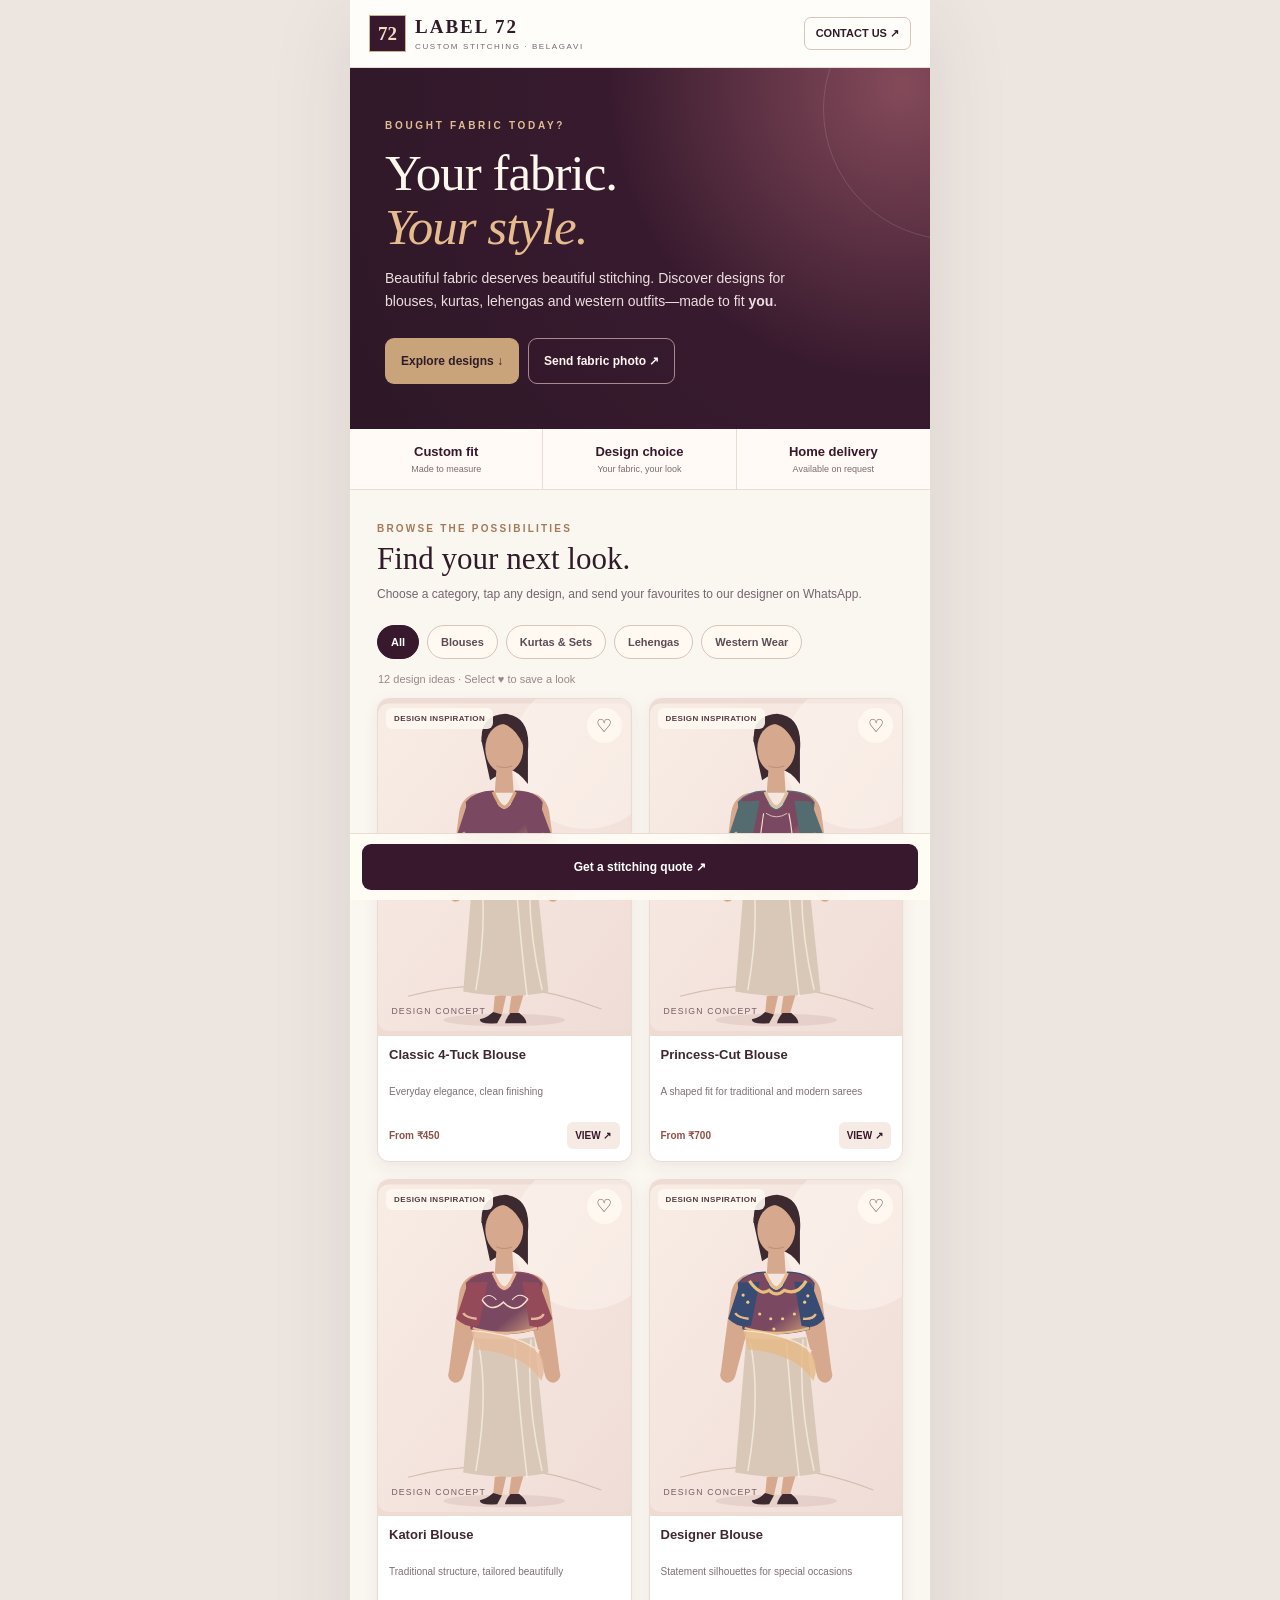
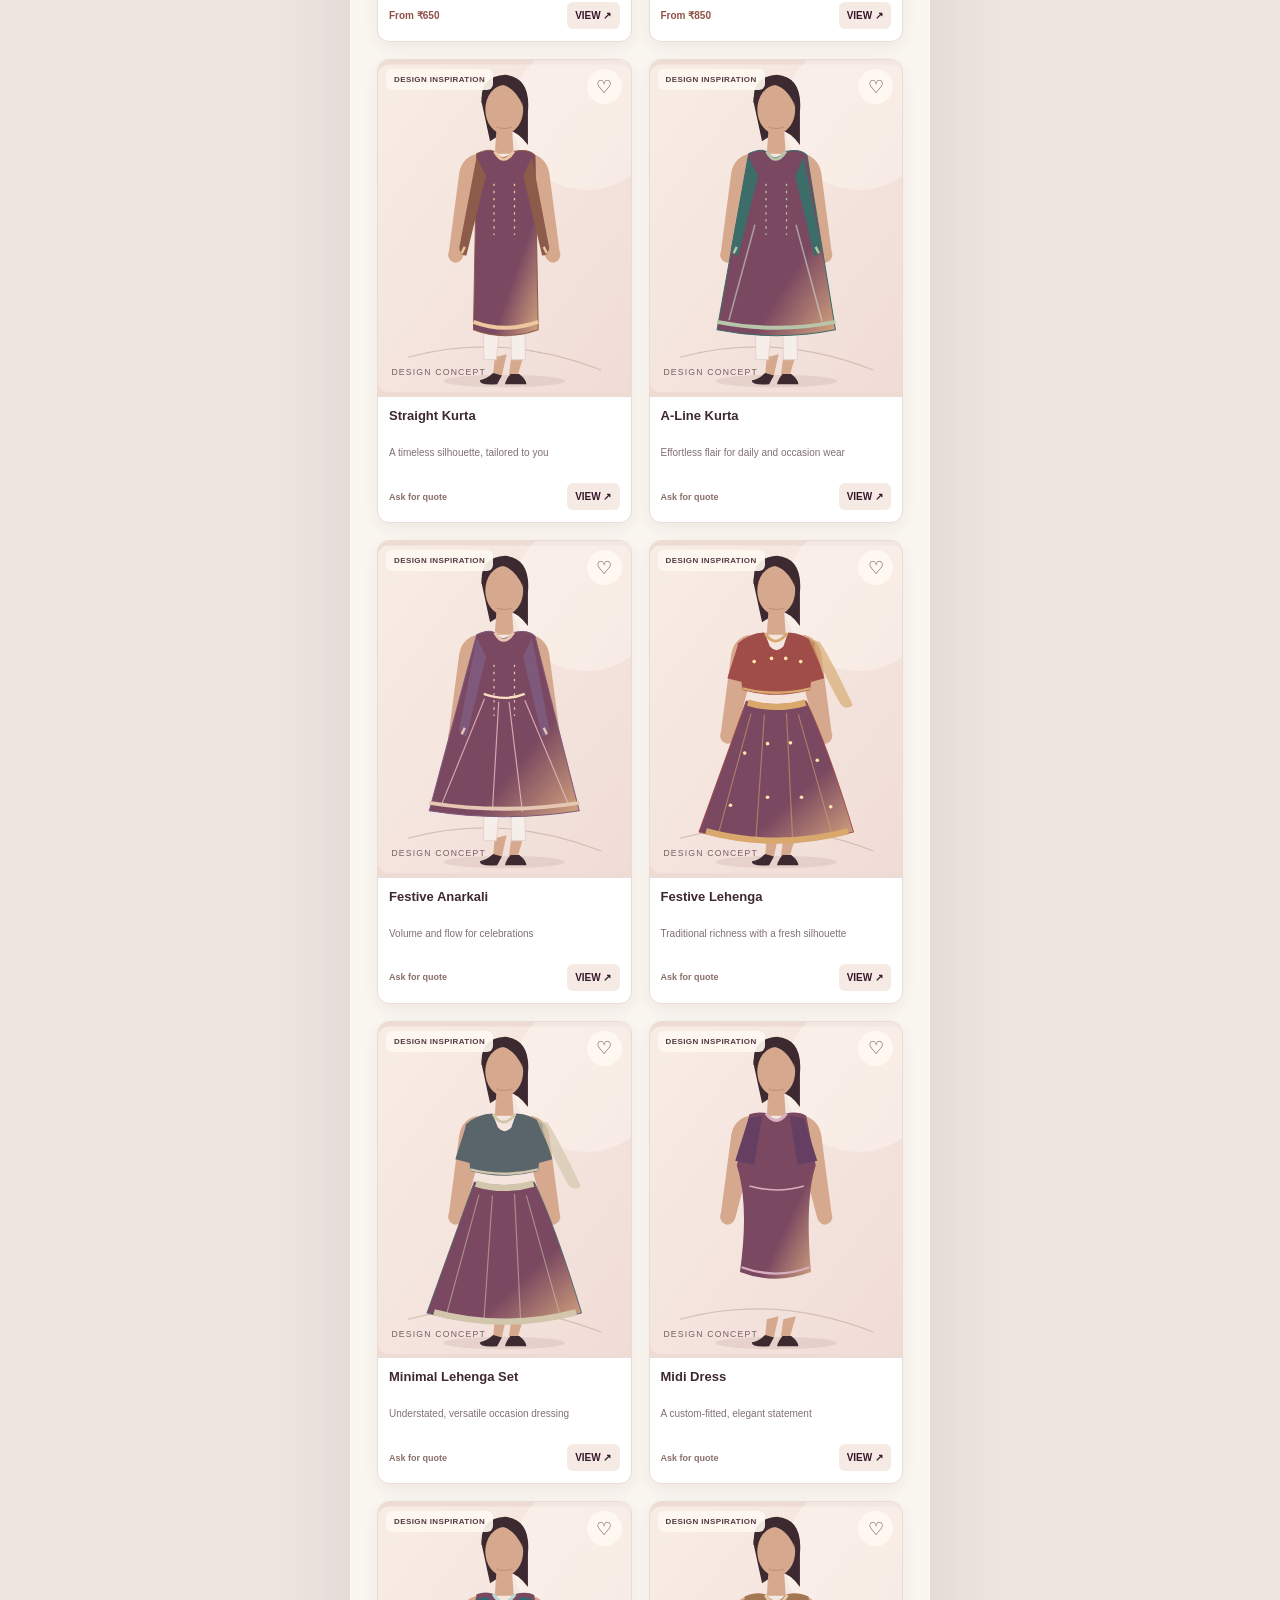
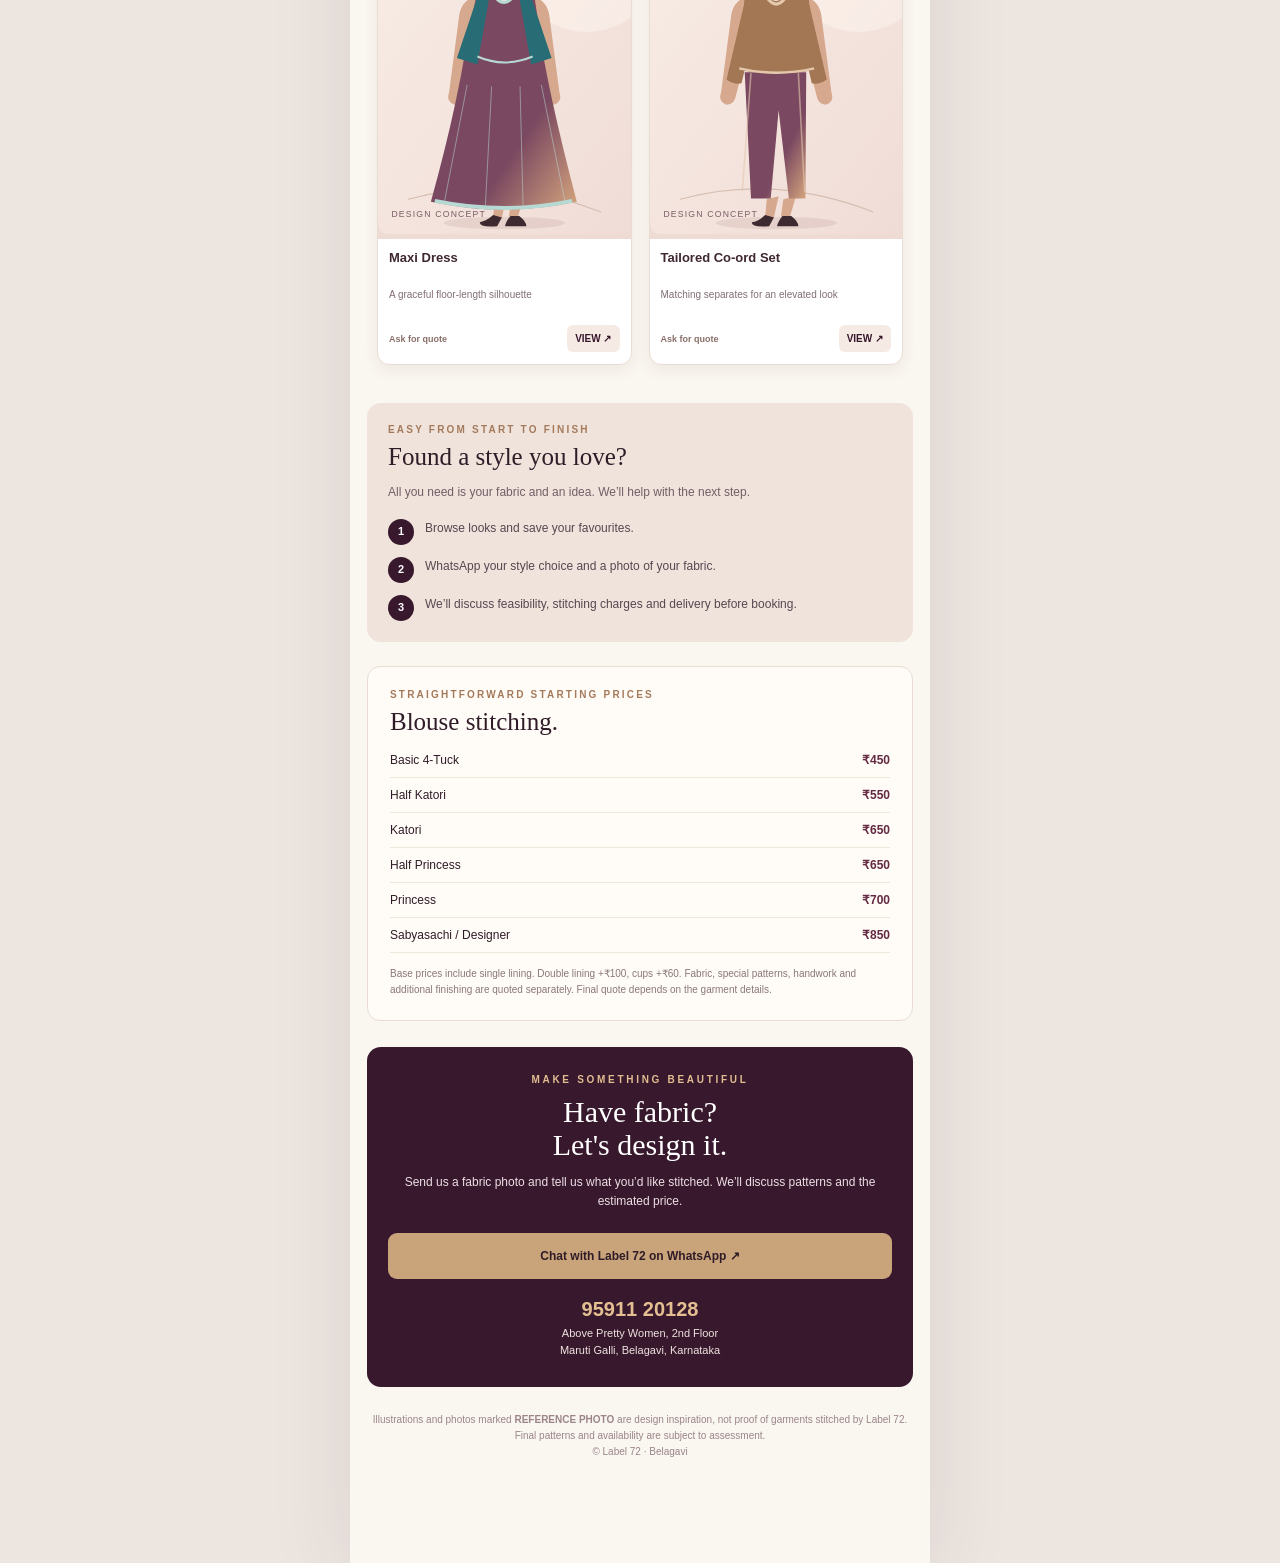
==== commit bca09b7a: "Add authenticated photo admin and live garment-image placeholders" ====
--- a/index.html
+++ b/index.html
@@ -387,7 +387,7 @@
 <section class="prices"><div class="sectioneyebrow">Straightforward starting prices</div><h2>Blouse stitching.</h2><div class="pricerow"><span>Basic 4-Tuck</span><strong>₹450</strong></div><div class="pricerow"><span>Half Katori</span><strong>₹550</strong></div><div class="pricerow"><span>Katori</span><strong>₹650</strong></div><div class="pricerow"><span>Half Princess</span><strong>₹650</strong></div><div class="pricerow"><span>Princess</span><strong>₹700</strong></div><div class="pricerow"><span>Sabyasachi / Designer</span><strong>₹850</strong></div><p class="fine">Base prices include single lining. Double lining +₹100, cups +₹60. Fabric, special patterns, handwork and additional finishing are quoted separately. Final quote depends on the garment details.</p></section>
 <section class="visit" id="visit"><div class="eyebrow">Make something beautiful</div><h2>Have fabric?<br>Let's design it.</h2><p>Send us a fabric photo and tell us what you’d like stitched. We’ll discuss patterns and the estimated price.</p><button class="btn primary full" onclick="sendWhatsApp('general')">Chat with Label 72 on WhatsApp ↗</button><div class="phone">95911 20128</div><div class="address">Above Pretty Women, 2nd Floor<br>Maruti Galli, Belagavi, Karnataka</div></section>
 </main>
-<footer class="foot">Sample visuals are <b>design inspiration</b>, not proof of garments stitched by Label 72. Final patterns and availability are subject to assessment.<br>© Label 72 · Belagavi</footer>
+<footer class="foot">Illustrations and photos marked <b>REFERENCE PHOTO</b> are design inspiration, not proof of garments stitched by Label 72. Final patterns and availability are subject to assessment.<br>© Label 72 · Belagavi</footer>
 </div>
 <div class="sticky"><button class="btn savedbutton" id="savedButton" onclick="sendWhatsApp('saved')" hidden>♥ Saved looks (0)</button><button class="btn dark" onclick="sendWhatsApp('general')">Get a stitching quote ↗</button></div>
 <div class="modal" id="modal" onclick="if(event.target===this)closeDesign()"><div class="panel" id="panel" role="dialog" aria-modal="true" aria-label="Design details"></div></div><div class="toast" id="toast" role="status"></div>
@@ -399,20 +399,23 @@
 let category='All', selected=null;
 let favorites=[];try{favorites=JSON.parse(localStorage.getItem('label72-saved-v2')||'[]')}catch(e){}
 let photos={};try{photos=JSON.parse(document.getElementById('l72-photo-data').textContent||'{}')}catch(e){}
+function photoEntry(id){const p=photos[id];if(!p)return null;const src=typeof p==='string'?p:p.src;if(typeof src!=='string'||!/^photos\/[a-z0-9_-]+\.webp\?v=\d+$/.test(src))return null;return {src,kind:p.kind==='work'?'work':'reference'};}
+function photoBadge(id){const p=photoEntry(id);return !p?'DESIGN INSPIRATION':(p.kind==='work'?'LABEL 72 WORK':'REFERENCE PHOTO');}
+async function loadGalleryPhotos(){try{const res=await fetch('./photos.json?updated='+Date.now(),{cache:'no-store'});if(!res.ok)return;const next=await res.json();if(next&&typeof next==='object'&&!Array.isArray(next)){photos=next;render();if(selected)openDesign(selected);}}catch(e){/* Keep illustration fallback when offline. */}}
 const $=id=>document.getElementById(id);
 function esc(s){return String(s).replace(/[&<>"']/g,c=>({'&':'&amp;','<':'&lt;','>':'&gt;','"':'&quot;',"'":'&#39;'}[c]))}
-function art(id){if(photos[id])return `<img src="${photos[id]}" alt="Label 72 garment photograph">`;return $('look-'+id).innerHTML}
+function art(id){const p=photoEntry(id);if(p){const fallback="this.replaceWith(document.getElementById('look-"+id+"').content.cloneNode(true))";return '<img loading="lazy" src="'+esc(p.src)+'" alt="'+(p.kind==='work'?'Photo of a completed Label 72 garment':'Fashion design reference photo')+'" onerror="'+fallback+'">';}return $('look-'+id).innerHTML}
 function selectCategory(c){category=c;render();}
 function toggleFav(id){if(favorites.includes(id))favorites=favorites.filter(x=>x!==id);else favorites.push(id);try{localStorage.setItem('label72-saved-v2',JSON.stringify(favorites))}catch(e){}render();if(selected)openDesign(selected)}
 function render(){
  $('filters').innerHTML=CATEGORIES.map(c=>`<button class="filter ${c===category?'active':''}" aria-pressed="${c===category}" onclick='selectCategory(${JSON.stringify(c)})'>${esc(c)}</button>`).join('');
  const shown=CATALOG.filter(i=>category==='All'||i.category===category);
  $('count').textContent=`${shown.length} design ideas · Select ♥ to save a look`;
- $('cards').innerHTML=shown.map(i=>`<article class="card"><div class="cardvisual">${art(i.id)}<span class="concept">${photos[i.id]?'GARMENT PHOTO':'DESIGN INSPIRATION'}</span><button class="fav ${favorites.includes(i.id)?'saved':''}" aria-label="${favorites.includes(i.id)?'Remove from':'Save to'} favourites: ${esc(i.title)}" aria-pressed="${favorites.includes(i.id)}" onclick="toggleFav('${i.id}')">${favorites.includes(i.id)?'♥':'♡'}</button></div><div class="cardbody"><h3>${esc(i.title)}</h3><p>${esc(i.subtitle)}</p><div class="cardbottom"><span class="from ${i.price?'':'na'}">${i.price?'From '+esc(i.price):'Ask for quote'}</span><button class="view" onclick="openDesign('${i.id}')">VIEW ↗</button></div></div></article>`).join('');
+ $('cards').innerHTML=shown.map(i=>`<article class="card"><div class="cardvisual">${art(i.id)}<span class="concept">${photoBadge(i.id)}</span><button class="fav ${favorites.includes(i.id)?'saved':''}" aria-label="${favorites.includes(i.id)?'Remove from':'Save to'} favourites: ${esc(i.title)}" aria-pressed="${favorites.includes(i.id)}" onclick="toggleFav('${i.id}')">${favorites.includes(i.id)?'♥':'♡'}</button></div><div class="cardbody"><h3>${esc(i.title)}</h3><p>${esc(i.subtitle)}</p><div class="cardbottom"><span class="from ${i.price?'':'na'}">${i.price?'From '+esc(i.price):'Ask for quote'}</span><button class="view" onclick="openDesign('${i.id}')">VIEW ↗</button></div></div></article>`).join('');
  $('savedButton').hidden=favorites.length===0;
  $('savedButton').textContent=`♥ Saved looks (${favorites.length})`;
 }
-function openDesign(id){selected=id;let i=CATALOG.find(v=>v.id===id);if(!i)return;const was= favorites.includes(id);$('panel').innerHTML=`<div class="panelhead"><h2>${esc(i.title)}</h2><button class="close" onclick="closeDesign()" aria-label="Close">×</button></div><div class="panelvisual">${art(i.id)}</div><p class="panelp">${esc(i.subtitle)}. Share your fabric photo and preferred pattern with us to discuss how we can stitch it for you.</p><div class="panelprice"><span>${i.price?'Starting price':'Stitching price'}</span><b>${i.price?esc(i.price):'After design review'}</b></div><p class="fine">${esc(i.note)}. ${photos[i.id]?'Photo shown for reference; your garment will be tailored to your measurements.':'This is an illustration for design inspiration, not a finished garment photograph.'}</p><button class="btn dark full" onclick="sendWhatsApp('design','${i.id}')">Ask about this design on WhatsApp ↗</button><button class="btn white full" onclick="toggleFav('${i.id}')">${was?'♥ Remove from saved looks':'♡ Save this look'}</button>`;$('modal').classList.add('open');document.body.style.overflow='hidden';}
+function openDesign(id){selected=id;let i=CATALOG.find(v=>v.id===id);if(!i)return;const was= favorites.includes(id);$('panel').innerHTML=`<div class="panelhead"><h2>${esc(i.title)}</h2><button class="close" onclick="closeDesign()" aria-label="Close">×</button></div><div class="panelvisual">${art(i.id)}</div><p class="panelp">${esc(i.subtitle)}. Share your fabric photo and preferred pattern with us to discuss how we can stitch it for you.</p><div class="panelprice"><span>${i.price?'Starting price':'Stitching price'}</span><b>${i.price?esc(i.price):'After design review'}</b></div><p class="fine">${esc(i.note)}. ${photoEntry(i.id)?(photoEntry(i.id).kind==='work'?'Photograph of Label 72 work. Your garment will be tailored to your measurements.':'Reference photograph for design inspiration, not a garment stitched by Label 72.'):'This is an illustration for design inspiration, not a finished garment photograph.'}</p><button class="btn dark full" onclick="sendWhatsApp('design','${i.id}')">Ask about this design on WhatsApp ↗</button><button class="btn white full" onclick="toggleFav('${i.id}')">${was?'♥ Remove from saved looks':'♡ Save this look'}</button>`;$('modal').classList.add('open');document.body.style.overflow='hidden';}
 function closeDesign(){$('modal').classList.remove('open');document.body.style.overflow='';selected=null;}
 function sendWhatsApp(mode,id){let msg='Hello Label 72! ';
  if(mode==='design'){const item=CATALOG.find(x=>x.id===id);msg+=`I liked your ${item?.title||'design'} (${id}). I have fabric and would like design suggestions and a stitching estimate. I will share my fabric photo.`}
@@ -422,6 +425,7 @@
  window.open(`https://wa.me/${PHONE}?text=${encodeURIComponent(msg)}`,'_blank','noopener,noreferrer');
 }
 render();
+loadGalleryPhotos();
 if(location.hash.startsWith('#look-')){let design=location.hash.slice(6);if(CATALOG.some(i=>i.id===design))openDesign(design)}
 </script>
 </body></html>
